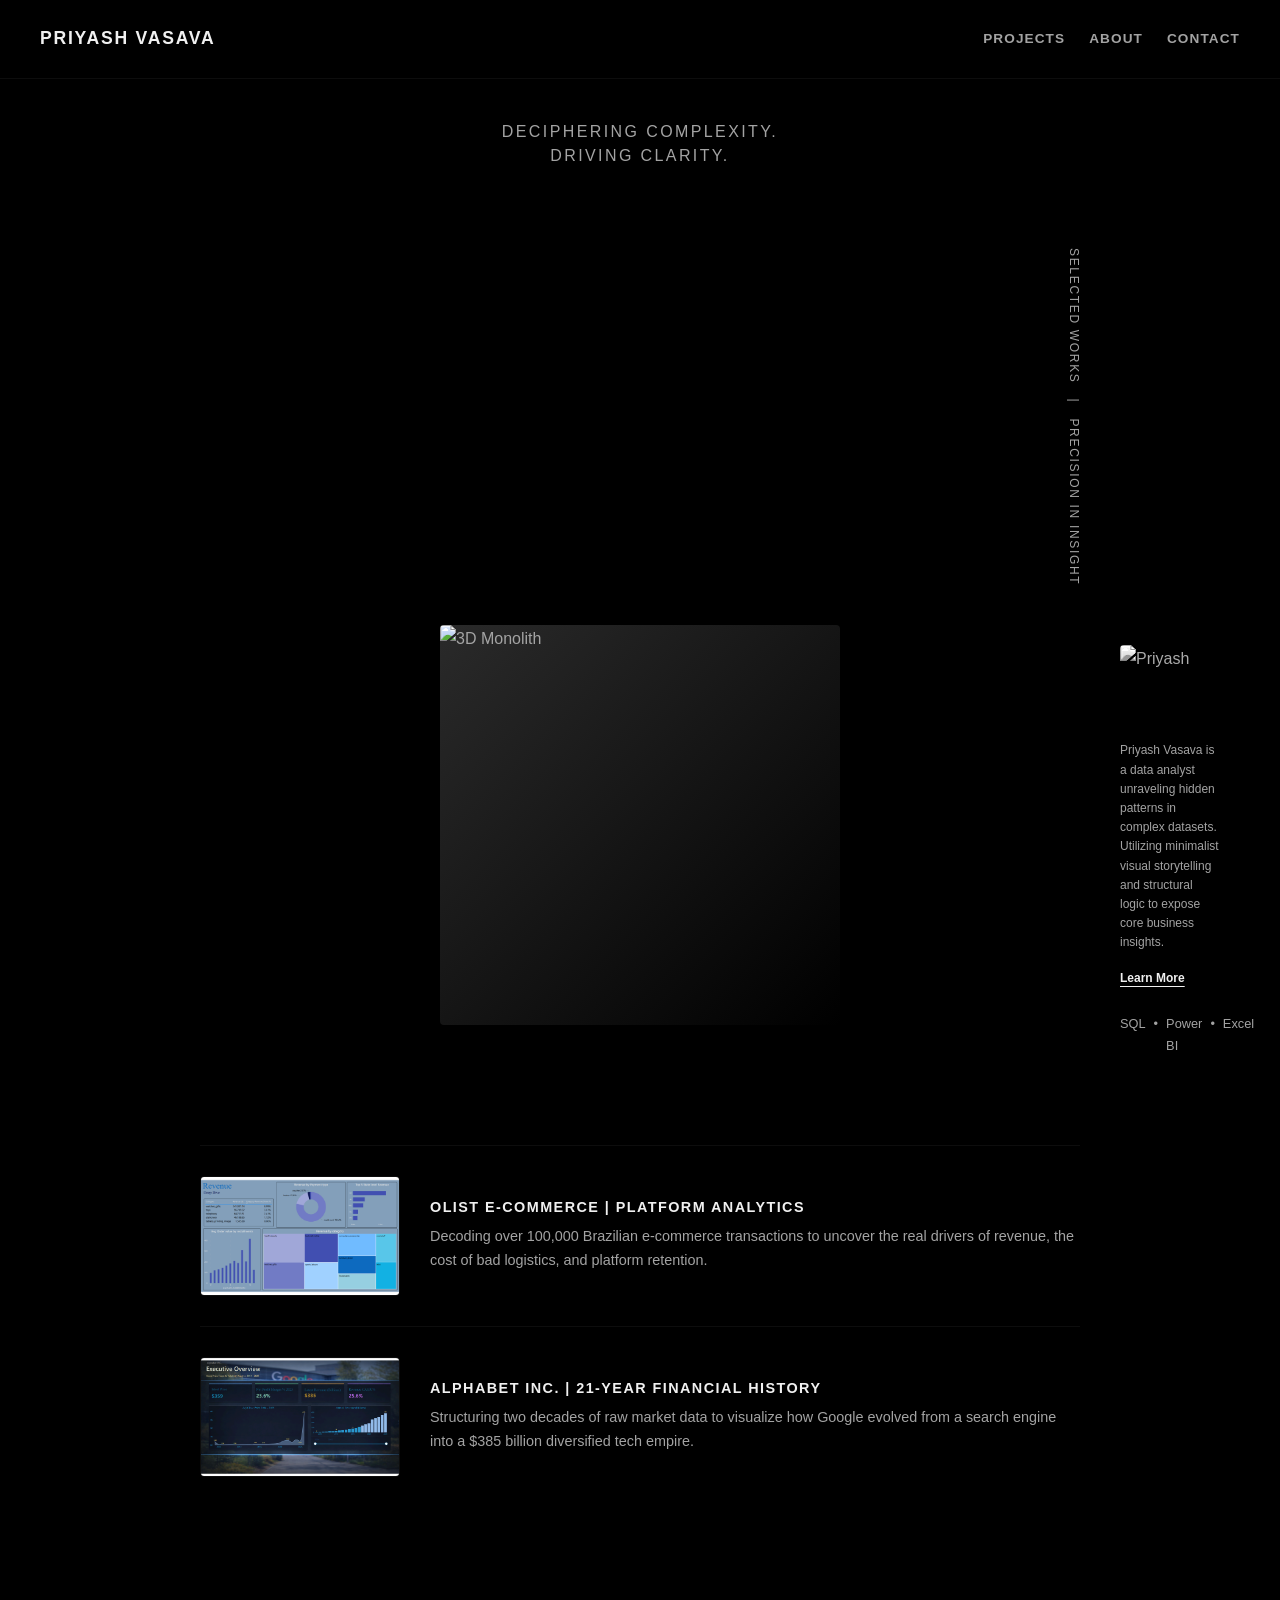
==== index.html @ a5a4da44 "Revise portfolio layout and update title Updated the title and improved the layout of the portfolio " ====
<!DOCTYPE html>
<html lang="en">
<head>
    <meta charset="UTF-8">
    <meta name="viewport" content="width=device-width, initial-scale=1.0">
    <title>Priyash Vasava | Data Analyst</title>
    <link rel="stylesheet" href="style.css">
    
    <style>
        /* Center text above the monolith */
        .hero-statement {
            grid-column: 2;
            text-align: center;
            margin-bottom: 40px;
        }
        
        .hero-statement h1 {
            font-size: 1rem;
            letter-spacing: 0.15em;
            color: var(--text-muted);
            font-weight: 500;
            line-height: 1.5;
        }

        /* The 3D Monolith Container */
        .monolith-container {
            grid-column: 2;
            display: flex;
            justify-content: center;
            align-items: center;
            margin-bottom: 80px;
        }

        .monolith-img {
            max-width: 400px;
            width: 100%;
            /* Fallback style in case you don't have a 3D image yet */
            background: linear-gradient(135deg, #2a2a2a 0%, #000000 100%);
            box-shadow: 0 40px 100px rgba(0,0,0,0.8);
            border-radius: 4px;
        }

        /* Right Sidebar Bio */
        .sidebar-bio {
            grid-column: 3;
            display: flex;
            flex-direction: column;
            gap: 16px;
            padding-top: 20px;
        }

        .sidebar-img {
            width: 80px;
            height: 80px;
            border-radius: 4px;
            object-fit: cover;
            filter: grayscale(100%) contrast(1.2);
        }

        .sidebar-bio p {
            font-size: 0.75rem;
            line-height: 1.6;
            color: var(--text-muted);
            margin: 0;
        }

        .sidebar-bio a {
            font-size: 0.75rem;
            font-weight: 700;
            text-decoration: underline;
            text-underline-offset: 4px;
            color: var(--text-main);
        }

        .sidebar-tools {
            display: flex;
            gap: 8px;
            font-size: 0.8rem;
            color: var(--text-muted);
            margin-top: 8px;
        }

        /* Compact Project List */
        .projects-container {
            grid-column: 2;
            display: flex;
            flex-direction: column;
        }

        .project-row {
            display: grid;
            grid-template-columns: 200px 1fr;
            gap: 30px;
            padding: 30px 0;
            border-top: 1px solid var(--border-subtle);
            align-items: center;
            transition: opacity 0.3s ease;
        }

        .project-row:hover {
            opacity: 0.7;
        }

        .project-row img {
            width: 100%;
            height: 120px;
            object-fit: cover;
            border-radius: 4px;
            border: 1px solid var(--border-subtle);
        }

        .project-info h2 {
            font-size: 0.9rem;
            letter-spacing: 0.1em;
            margin-bottom: 8px;
            text-transform: uppercase;
        }

        .project-info p {
            font-size: 0.9rem;
            margin: 0;
        }

        /* Mobile Adjustments */
        @media (max-width: 950px) {
            .project-row {
                grid-template-columns: 1fr;
                gap: 16px;
            }
            .sidebar-bio {
                grid-column: 1;
                align-items: center;
                text-align: center;
                border-top: 1px solid var(--border-subtle);
                margin-top: 40px;
            }
        }
    </style>
</head>
<body>

    <nav class="navbar">
        <a href="index.html" class="logo">Priyash Vasava</a>
        <div class="nav-links">
            <a href="#projects">Projects</a>
            <a href="who-am-i.html">About</a>
            <a href="#connect">Contact</a>
        </div>
    </nav>

    <div class="case-wrapper">
        
        <div class="hero-statement">
            <h1>DECIPHERING COMPLEXITY.<br>DRIVING CLARITY.</h1>
        </div>

        <div class="vertical-line">
            SELECTED WORKS &nbsp; | &nbsp; PRECISION IN INSIGHT
        </div>

        <div class="monolith-container">
            <img src="assets/black_cube_render.jpg" alt="3D Monolith" class="monolith-img" style="height: 400px; width: 400px;">
        </div>

        <div class="sidebar-bio">
            <img src="assets/portrait.jpg" alt="Priyash" class="sidebar-img">
            <p>
                Priyash Vasava is a data analyst unraveling hidden patterns in complex datasets. Utilizing minimalist visual storytelling and structural logic to expose core business insights.
            </p>
            <a href="who-am-i.html">Learn More</a>
            <div class="sidebar-tools">
                <span>SQL</span> • <span>Power BI</span> • <span>Excel</span>
            </div>
        </div>

        <div id="projects" class="projects-container">
            
            <a href="projects/olist/index.html" class="project-row">
                <img src="assets/olist Revenue dive.png" alt="Olist Project Thumbnail">
                <div class="project-info">
                    <h2>Olist E-Commerce | Platform Analytics</h2>
                    <p>Decoding over 100,000 Brazilian e-commerce transactions to uncover the real drivers of revenue, the cost of bad logistics, and platform retention.</p>
                </div>
            </a>

            <a href="projects/google-stock/index.html" class="project-row">
                <img src="assets/google_executive_summary.png" alt="Google Stock Project Thumbnail">
                <div class="project-info">
                    <h2>Alphabet Inc. | 21-Year Financial History</h2>
                    <p>Structuring two decades of raw market data to visualize how Google evolved from a search engine into a $385 billion diversified tech empire.</p>
                </div>
            </a>

        </div>

    </div>

</body>
</html>
---- style.css ----
/* --- Global Variables & Noir Palette --- */
:root {
    --bg-dark: #000000; /* Deepest black void */
    --bg-void: #0d0d0d; /* Subtle charcoal void for contrast */
    --bg-monolith: #141414; /* Monolithic object color */
    
    --text-main: #f0f0f0; /* Crisp white for headings */
    --text-muted: #a3a3a3; /* Muted grey for body paragraphs */
    
    --border-subtle: rgba(255, 255, 255, 0.05); /* Invisible compact border */
    
    --font-heading: 'Inter', sans-serif; /* Clean sans-serif like the image */
    --font-body: 'Inter', sans-serif; 
}

/* --- Clean Up & Reset --- */
* {
    margin: 0;
    padding: 0;
    box-sizing: border-box;
}

body {
    background: var(--bg-dark);
    color: var(--text-muted);
    font-family: var(--font-body);
    font-size: 1rem;
    line-height: 1.7;
    overflow-x: hidden;
}

h1, h2, h3, h4 {
    font-family: var(--font-heading);
    font-weight: 700;
    text-transform: uppercase; /* The large centered headers */
    letter-spacing: 0.08em;
    color: var(--text-main);
    line-height: 1.1;
}

p {
    margin-bottom: 1rem;
}

strong {
    color: var(--text-main);
}

a {
    text-decoration: none;
    color: inherit;
    transition: 0.3s ease;
}

/* --- The Fade-on-Scroll Effect (Preserved) --- */
.animate {
    transition: opacity 0.5s ease-out, transform 0.5s ease-out;
}

.animate.is-visible {
    opacity: 1 !important;
    transform: translateY(0) !important;
}

/* --- Navigation Bar (Compact & Symmetrical) --- */
.navbar {
    position: fixed;
    top: 0;
    width: 100%;
    padding: 24px 40px;
    display: flex;
    justify-content: space-between;
    align-items: center;
    background: rgba(0,0,0,0.8);
    backdrop-filter: blur(5px);
    z-index: 1000;
    border-bottom: 1px solid var(--border-subtle);
}

.navbar .logo {
    font-family: var(--font-heading);
    font-weight: 700;
    text-transform: uppercase;
    color: var(--text-main);
    letter-spacing: 0.1em;
    font-size: 1.1rem;
}

.navbar .nav-links {
    display: flex;
    gap: 24px;
}

.navbar .nav-links a {
    font-family: var(--font-heading);
    font-weight: 600;
    text-transform: uppercase;
    font-size: 0.85rem;
    letter-spacing: 0.08em;
    color: var(--text-muted);
}

.navbar .nav-links a:hover {
    color: var(--text-main);
}

/* --- The Main Central Container (The Void) --- */
.case-wrapper, .story-wrapper {
    max-width: 1200px; /* A little wider for columns */
    margin: 0 auto;
    padding: 120px 20px 200px 20px; /* Compact top/bottom padding */
    display: grid;
    grid-template-columns: 100px 1fr 100px; /* Define vertical columns flanking text */
    gap: 40px;
    align-items: flex-start;
}

.case-wrapper > *, .story-wrapper > * {
    grid-column: 2; /* Content goes into the middle column by default */
}

/* --- Symmetrical Flanking Elements ("Selected Works", "About") --- */
.vertical-line {
    font-family: var(--font-heading);
    writing-mode: vertical-rl;
    text-transform: uppercase;
    color: var(--text-muted);
    font-size: 0.75rem;
    letter-spacing: 0.14em;
    line-height: 1;
    position: sticky;
    top: 150px;
    height: fit-content;
}

/* Make sure the main headers are centered and massive on scroll */
.animate.intro-heading.fade-on-scroll {
    grid-column: 2;
    text-align: center;
}

/* --- Monolithic Project Columns (Adapting all pages) --- */
.case-hero, .page-title, .section-block {
    text-align: center;
    margin-bottom: 80px;
}

.animate.case-hero, .animate.page-title {
    opacity: 0.15; /* Start dimmed */
}

/* "The Goal" style as a massive central monolith image-block-with-text */
.central-monolith-block {
    grid-column: 2;
    background: var(--bg-monolith);
    padding: 100px 60px;
    border-radius: 8px; /* Subtle architectural corners */
    text-align: center;
    border: 1px solid var(--border-subtle);
    box-shadow: 0 40px 100px rgba(0,0,0,0.6);
}

/* --- Project Cards (Redesigned Site-wide as Compact Monoliths) --- */
.section-divider {
    grid-column: 2;
    border: none;
    border-top: 1px solid var(--border-subtle);
    margin: 60px 0;
}

.section-block h2 {
    font-size: clamp(2.5rem, 4vw, 3.5rem);
    font-weight: 700;
    margin-bottom: 40px;
    text-align: center;
}

.section-block p {
    font-size: 1.15rem;
    margin-bottom: 32px;
    max-width: 780px;
    margin-left: auto;
    margin-right: auto;
}

/* Re-layout Dashboard blocks to be clean vertical columns flanking images */
.section-block > *:not(.dashboard-img) {
    grid-column: 2;
}

.section-block .dashboard-img {
    grid-column: 2;
    width: 100%;
    border-radius: 12px;
    border: 1px solid var(--border-subtle);
    box-shadow: 0 40px 100px rgba(0,0,0,0.6);
    margin: 40px 0;
    display: block;
}

/* --- Key Findings (Redesign into a stunning vertical column of compact bands) --- */
.findings-grid {
    grid-column: 2;
    display: grid;
    grid-template-columns: 1fr; /* Single compact column */
    gap: 16px; /* Super compact gap */
}

.finding-card {
    background: var(--bg-void);
    border: 1px solid var(--border-subtle);
    border-radius: 8px;
    padding: 24px 20px;
    transition: transform 0.2s, border-color 0.2s;
    text-align: left;
    display: grid;
    grid-template-columns: auto 1fr; /* Number on left, text on right */
    gap: 16px;
    align-items: flex-start;
}

.finding-card:hover {
    transform: translateY(-2px);
    border-color: var(--text-muted); /* Dark subtle hover effect */
}

.finding-card .finding-number {
    font-family: var(--font-heading);
    font-weight: 700;
    font-size: 0.75rem;
    color: var(--text-muted);
    text-transform: uppercase;
    letter-spacing: 0.12em;
    padding-top: 4px;
}

.finding-card h3 {
    grid-column: 2;
    font-size: 1.05rem;
    text-transform: none; /* Keep natural reading style */
    letter-spacing: normal;
    font-family: var(--font-body); /* Body font for findings h3 */
    margin-bottom: 6px;
}

.finding-card p {
    grid-column: 2;
    font-size: 0.95rem;
    line-height: 1.6;
    color: var(--text-muted);
}

/* --- Methodology Steps (Minimalist Lines) --- */
.method-steps {
    grid-column: 2;
    display: flex;
    flex-direction: column;
}

.method-step {
    display: grid;
    grid-template-columns: 36px 1fr;
    gap: 24px;
    padding: 30px 0;
    border-bottom: 1px solid var(--border-subtle);
}

.step-num {
    font-family: var(--font-heading);
    font-weight: 700;
    font-size: 0.75rem;
    color: var(--text-muted);
    letter-spacing: 0.1em;
    padding-top: 4px;
    text-align: center;
}

.step-content h4 {
    font-size: 1rem;
    text-transform: none; /* Keep natural reading */
    font-family: var(--font-body);
}

/* --- "Who Am I?" Page Adaptation (The Bio and Skill layout from image) --- */
.story-grid {
    grid-column: 2;
    display: grid;
    grid-template-columns: 1fr 1fr; /* Image left, text columns right */
    gap: 60px;
    align-items: flex-start;
}

/* LEFT SIDE: Image is not sticky, but part of a clean column */
.image-column {
    grid-column: 1;
    position: sticky;
    top: 150px;
    height: fit-content;
}

#scrollImage {
    width: 100%;
    border-radius: 12px;
    object-fit: cover;
    border: 1px solid var(--border-subtle);
    box-shadow: 0 40px 100px rgba(0,0,0,0.6);
}

/* RIGHT SIDE: Compact bio text column from image_0.png */
.text-column {
    grid-column: 2;
    display: flex;
    flex-direction: column;
}

/* Ensure fade-on-scroll elements start dimmed in this design */
.fade-on-scroll {
    opacity: 0.15;
    transition: opacity 0.3s ease-out, transform 0.3s ease-out;
}

.tools-section {
    margin-top: 40px;
}

.tools-eyebrow {
    font-family: var(--font-heading);
    font-weight: 600;
    text-transform: uppercase;
    font-size: 0.78rem;
    color: var(--text-muted);
    letter-spacing: 0.14em;
    margin-bottom: 16px;
}

.slide-tags {
    display: flex;
    flex-wrap: wrap;
    gap: 8px;
}

.slide-tags span {
    padding: 6px 12px;
    background: var(--bg-void);
    border: 1px solid var(--border-subtle);
    border-radius: 6px;
    font-size: 0.85rem;
    color: var(--text-main);
}

/* Add flanking vertical lines to the bio on the sides */
.story-wrapper .vertical-line:nth-child(1) { grid-column: 1; grid-row: 2 / span 2; }
.story-wrapper .vertical-line:nth-child(3) { grid-column: 3; grid-row: 2 / span 2; }

/* --- Action Buttons (Minimalist Lines and Compact) --- */
.case-hero .action-buttons, .section-block .action-buttons {
    display: flex;
    justify-content: center;
    gap: 16px;
    margin-top: 40px;
}

.case-hero a, .section-block a:not(.logo):not(.back-link) {
    font-family: var(--font-heading);
    font-weight: 600;
    text-transform: uppercase;
    font-size: 0.85rem;
    letter-spacing: 0.08em;
    padding: 10px 20px;
    border-radius: 6px;
    transition: transform 0.2s, border-color 0.2s, color 0.2s;
    background: var(--bg-void);
    color: var(--text-main);
    border: 1px solid var(--border-subtle);
}

/* Keep the primary color subtly in hover lines but make the overall look monochrome */
.case-hero a:hover, .section-block a:not(.logo):not(.back-link):hover {
    transform: translateY(-2px);
    border-color: var(--text-muted); /* Noir hover effect */
}

/* --- Back Link (Minimalist) --- */
.back-link {
    grid-column: 2;
    text-align: center;
    margin-top: 60px;
}

.back-link a {
    font-family: var(--font-heading);
    font-weight: 500;
    font-size: 0.85rem;
    color: var(--text-muted);
    text-decoration: none;
    border-bottom: 1px solid var(--text-muted);
    padding-bottom: 2px;
}

.back-link a:hover {
    color: var(--text-main);
    border-color: var(--text-main);
}

/* --- Responsive Adaptations (Compact & Stunning) --- */
@media (max-width: 950px) {
    .case-wrapper, .story-wrapper {
        grid-template-columns: 1fr; /* Single column on mobile */
        padding-top: 100px;
    }

    .case-wrapper > *, .story-wrapper > * {
        grid-column: 1;
    }

    .vertical-line {
        display: none; /* Hide vertical lines on small screens */
    }

    .case-hero, .page-title, .section-block {
        margin-bottom: 50px;
    }

    .case-hero a, .section-block a:not(.logo):not(.back-link) {
        font-size: 0.8rem;
    }

    .finding-card, .method-step {
        grid-template-columns: 1fr;
        text-align: left;
    }

    /* "Who Am I?" adaptation */
    .story-grid {
        grid-template-columns: 1fr;
        gap: 30px;
    }

    .image-column {
        position: relative;
        top: 0;
        grid-column: 1;
        grid-row: 1;
        width: 100%;
        max-width: 400px;
        margin-left: auto;
        margin-right: auto;
    }

    .text-column {
        grid-column: 1;
        grid-row: 2;
    }

    .navbar {
        padding: 16px;
    }
}
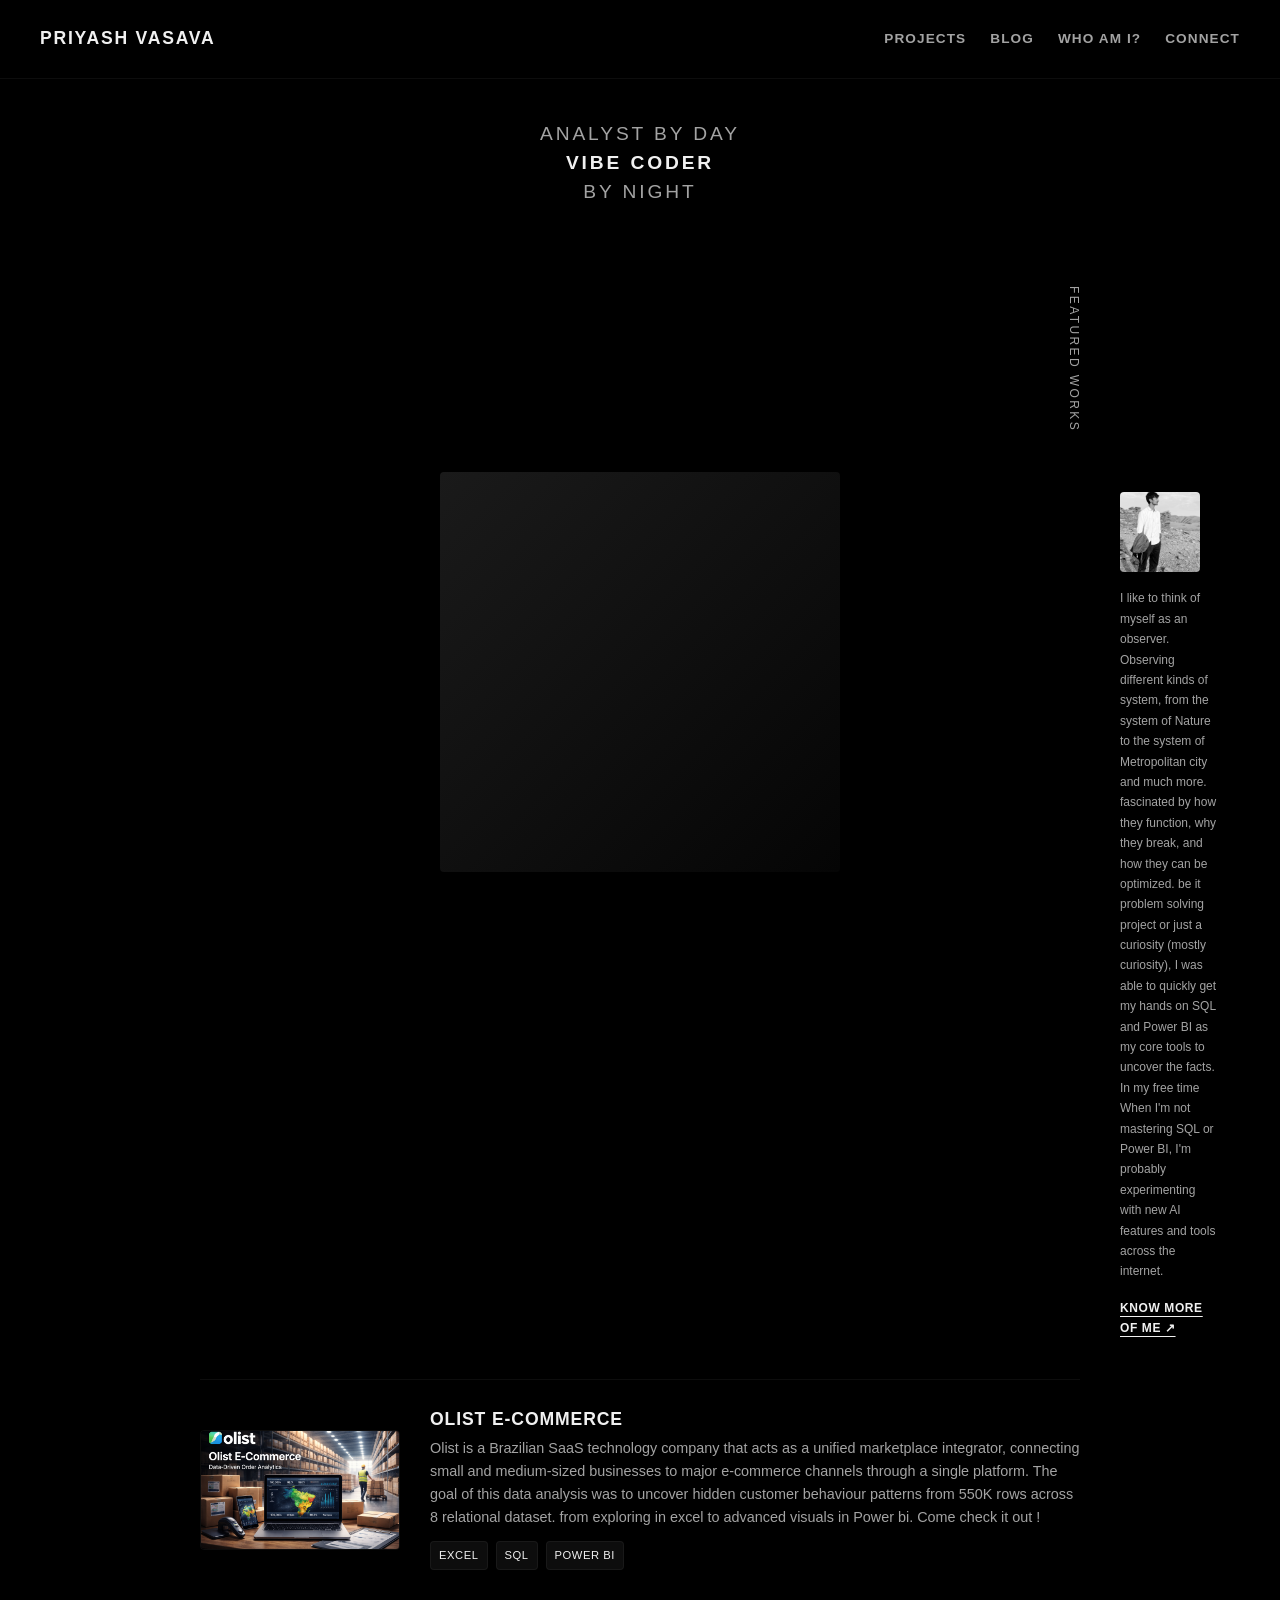
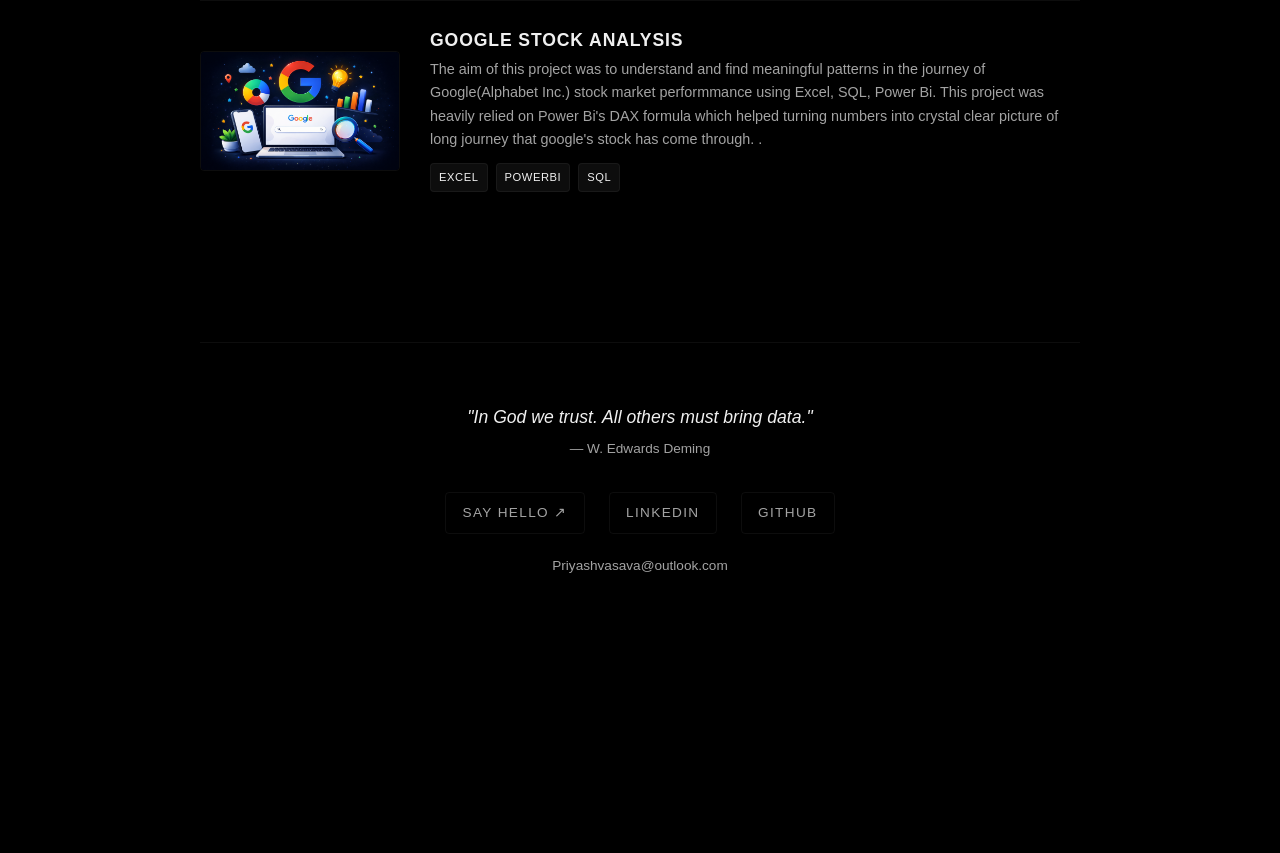
==== commit 85c3ce85: "Update title and enhance content in index.html" ====
--- a/index.html
+++ b/index.html
@@ -3,7 +3,7 @@
 <head>
     <meta charset="UTF-8">
     <meta name="viewport" content="width=device-width, initial-scale=1.0">
-    <title>Priyash Vasava | Data Analyst</title>
+    <title>Portfolio | Priyash Vasava</title>
     <link rel="stylesheet" href="style.css">
     
     <style>
@@ -15,11 +15,17 @@
         }
         
         .hero-statement h1 {
-            font-size: 1rem;
+            font-size: 1.2rem;
             letter-spacing: 0.15em;
             color: var(--text-muted);
             font-weight: 500;
             line-height: 1.5;
+            text-transform: uppercase;
+        }
+
+        .hero-statement span {
+            color: var(--text-main);
+            font-weight: 700;
         }
 
         /* The 3D Monolith Container */
@@ -34,8 +40,8 @@
         .monolith-img {
             max-width: 400px;
             width: 100%;
-            /* Fallback style in case you don't have a 3D image yet */
-            background: linear-gradient(135deg, #2a2a2a 0%, #000000 100%);
+            /* Fallback sleek dark gradient block */
+            background: linear-gradient(135deg, #1a1a1a 0%, #050505 100%);
             box-shadow: 0 40px 100px rgba(0,0,0,0.8);
             border-radius: 4px;
         }
@@ -58,8 +64,8 @@
         }
 
         .sidebar-bio p {
-            font-size: 0.75rem;
-            line-height: 1.6;
+            font-size: 0.75rem; /* Slightly smaller to fit the full observer bio cleanly */
+            line-height: 1.7;
             color: var(--text-muted);
             margin: 0;
         }
@@ -70,14 +76,8 @@
             text-decoration: underline;
             text-underline-offset: 4px;
             color: var(--text-main);
-        }
-
-        .sidebar-tools {
-            display: flex;
-            gap: 8px;
-            font-size: 0.8rem;
-            color: var(--text-muted);
-            margin-top: 8px;
+            text-transform: uppercase;
+            letter-spacing: 0.05em;
         }
 
         /* Compact Project List */
@@ -85,6 +85,7 @@
             grid-column: 2;
             display: flex;
             flex-direction: column;
+            margin-bottom: 80px;
         }
 
         .project-row {
@@ -110,15 +111,66 @@
         }
 
         .project-info h2 {
-            font-size: 0.9rem;
-            letter-spacing: 0.1em;
+            font-size: 1.1rem;
+            letter-spacing: 0.05em;
             margin-bottom: 8px;
-            text-transform: uppercase;
+            color: var(--text-main);
         }
 
         .project-info p {
             font-size: 0.9rem;
-            margin: 0;
+            color: var(--text-muted);
+            margin-bottom: 12px;
+            line-height: 1.6;
+        }
+
+        .slide-tags {
+            display: flex;
+            gap: 8px;
+        }
+
+        .slide-tags span {
+            font-size: 0.7rem;
+            color: var(--text-main);
+            background: var(--bg-void);
+            padding: 4px 8px;
+            border: 1px solid var(--border-subtle);
+            border-radius: 4px;
+            text-transform: uppercase;
+            letter-spacing: 0.05em;
+        }
+
+        /* Connect Section */
+        .connect-section {
+            grid-column: 2;
+            text-align: center;
+            padding: 60px 0;
+            border-top: 1px solid var(--border-subtle);
+        }
+
+        .connect-section blockquote {
+            font-size: 1.1rem;
+            color: var(--text-main);
+            font-style: italic;
+            margin-bottom: 30px;
+        }
+
+        .connect-links a {
+            display: inline-block;
+            margin: 0 10px;
+            font-size: 0.85rem;
+            text-transform: uppercase;
+            letter-spacing: 0.1em;
+            color: var(--text-muted);
+            border: 1px solid var(--border-subtle);
+            padding: 8px 16px;
+            border-radius: 4px;
+            transition: 0.3s;
+        }
+
+        .connect-links a:hover {
+            color: var(--text-main);
+            border-color: var(--text-muted);
         }
 
         /* Mobile Adjustments */
@@ -133,6 +185,7 @@
                 text-align: center;
                 border-top: 1px solid var(--border-subtle);
                 margin-top: 40px;
+                padding-top: 40px;
             }
         }
     </style>
@@ -140,59 +193,82 @@
 <body>
 
     <nav class="navbar">
-        <a href="index.html" class="logo">Priyash Vasava</a>
+        <a href="/" class="logo">Priyash Vasava</a>
         <div class="nav-links">
             <a href="#projects">Projects</a>
-            <a href="who-am-i.html">About</a>
-            <a href="#connect">Contact</a>
+            <a href="blog.html">Blog</a>
+            <a href="who-am-i.html">Who Am I?</a>
+            <a href="#connect">Connect</a>
         </div>
     </nav>
 
     <div class="case-wrapper">
         
         <div class="hero-statement">
-            <h1>DECIPHERING COMPLEXITY.<br>DRIVING CLARITY.</h1>
-        </div>
-
-        <div class="vertical-line">
-            SELECTED WORKS &nbsp; | &nbsp; PRECISION IN INSIGHT
+            <h1>Analyst by day<br><span>Vibe coder</span><br>by night</h1>
+        </div>
+
+        <div class="vertical-line" style="letter-spacing: 0.2em;">
+            FEATURED WORKS
         </div>
 
         <div class="monolith-container">
-            <img src="assets/black_cube_render.jpg" alt="3D Monolith" class="monolith-img" style="height: 400px; width: 400px;">
+            <div class="monolith-img" style="height: 400px; width: 400px; margin: 0 auto;"></div>
         </div>
 
         <div class="sidebar-bio">
-            <img src="assets/portrait.jpg" alt="Priyash" class="sidebar-img">
+            <img src="assets/user-portrait.jpg" alt="Priyash" class="sidebar-img">
             <p>
-                Priyash Vasava is a data analyst unraveling hidden patterns in complex datasets. Utilizing minimalist visual storytelling and structural logic to expose core business insights.
+                I like to think of myself as an observer. Observing different kinds of system, from the system of Nature to the system of Metropolitan city and much more. fascinated by how they function, why they break, and how they can be optimized. be it problem solving project or just a curiosity (mostly curiosity), I was able to quickly get my hands on SQL and Power BI as my core tools to uncover the facts. In my free time When I'm not mastering SQL or Power BI, I'm probably experimenting with new AI features and tools across the internet.
             </p>
-            <a href="who-am-i.html">Learn More</a>
-            <div class="sidebar-tools">
-                <span>SQL</span> • <span>Power BI</span> • <span>Excel</span>
-            </div>
+            <a href="who-am-i.html">Know more of me ↗</a>
         </div>
 
         <div id="projects" class="projects-container">
             
             <a href="projects/olist/index.html" class="project-row">
-                <img src="assets/olist Revenue dive.png" alt="Olist Project Thumbnail">
+                <img src="assets/olist-cover.png" alt="Olist Project Cover">
                 <div class="project-info">
-                    <h2>Olist E-Commerce | Platform Analytics</h2>
-                    <p>Decoding over 100,000 Brazilian e-commerce transactions to uncover the real drivers of revenue, the cost of bad logistics, and platform retention.</p>
+                    <h2>Olist E-Commerce</h2>
+                    <p>Olist is a Brazilian SaaS technology company that acts as a unified marketplace integrator, connecting small and medium-sized businesses to major e-commerce channels through a single platform. The goal of this data analysis was to uncover hidden customer behaviour patterns from 550K rows across 8 relational dataset. from exploring in excel to advanced visuals in Power bi. Come check it out !</p>
+                    <div class="slide-tags">
+                        <span>Excel</span>
+                        <span>SQL</span>
+                        <span>Power BI</span>
+                    </div>
                 </div>
             </a>
 
             <a href="projects/google-stock/index.html" class="project-row">
-                <img src="assets/google_executive_summary.png" alt="Google Stock Project Thumbnail">
+                <img src="assets/google-cover.png" alt="Google Stock Cover">
                 <div class="project-info">
-                    <h2>Alphabet Inc. | 21-Year Financial History</h2>
-                    <p>Structuring two decades of raw market data to visualize how Google evolved from a search engine into a $385 billion diversified tech empire.</p>
+                    <h2>Google Stock Analysis</h2>
+                    <p>The aim of this project was to understand and find meaningful patterns in the journey of Google(Alphabet Inc.) stock market performmance using Excel, SQL, Power Bi. This project was heavily relied on Power Bi's DAX formula which helped turning numbers into crystal clear picture of long journey that google's stock has come through. .</p>
+                    <div class="slide-tags">
+                        <span>Excel</span>
+                        <span>PowerBi</span>
+                        <span>SQL</span>
+                    </div>
                 </div>
             </a>
 
         </div>
 
+        <div id="connect" class="connect-section">
+            <blockquote>
+                "In God we trust. All others must bring data."<br>
+                <span style="font-family: 'Inter', sans-serif; font-size: 0.85rem; font-style: normal; color: var(--text-muted);">— W. Edwards Deming</span>
+            </blockquote>
+            <div class="connect-links">
+                <a href="mailto:Priyashvasava@outlook.com">Say Hello ↗</a>
+                <a href="https://www.linkedin.com/in/priyashvasava" target="_blank">LinkedIn</a>
+                <a href="https://github.com/priyashh" target="_blank">GitHub</a>
+            </div>
+            <p style="font-size: 0.85rem; color: var(--text-muted); margin-top: 20px;">
+                Priyashvasava@outlook.com
+            </p>
+        </div>
+
     </div>
 
 </body>
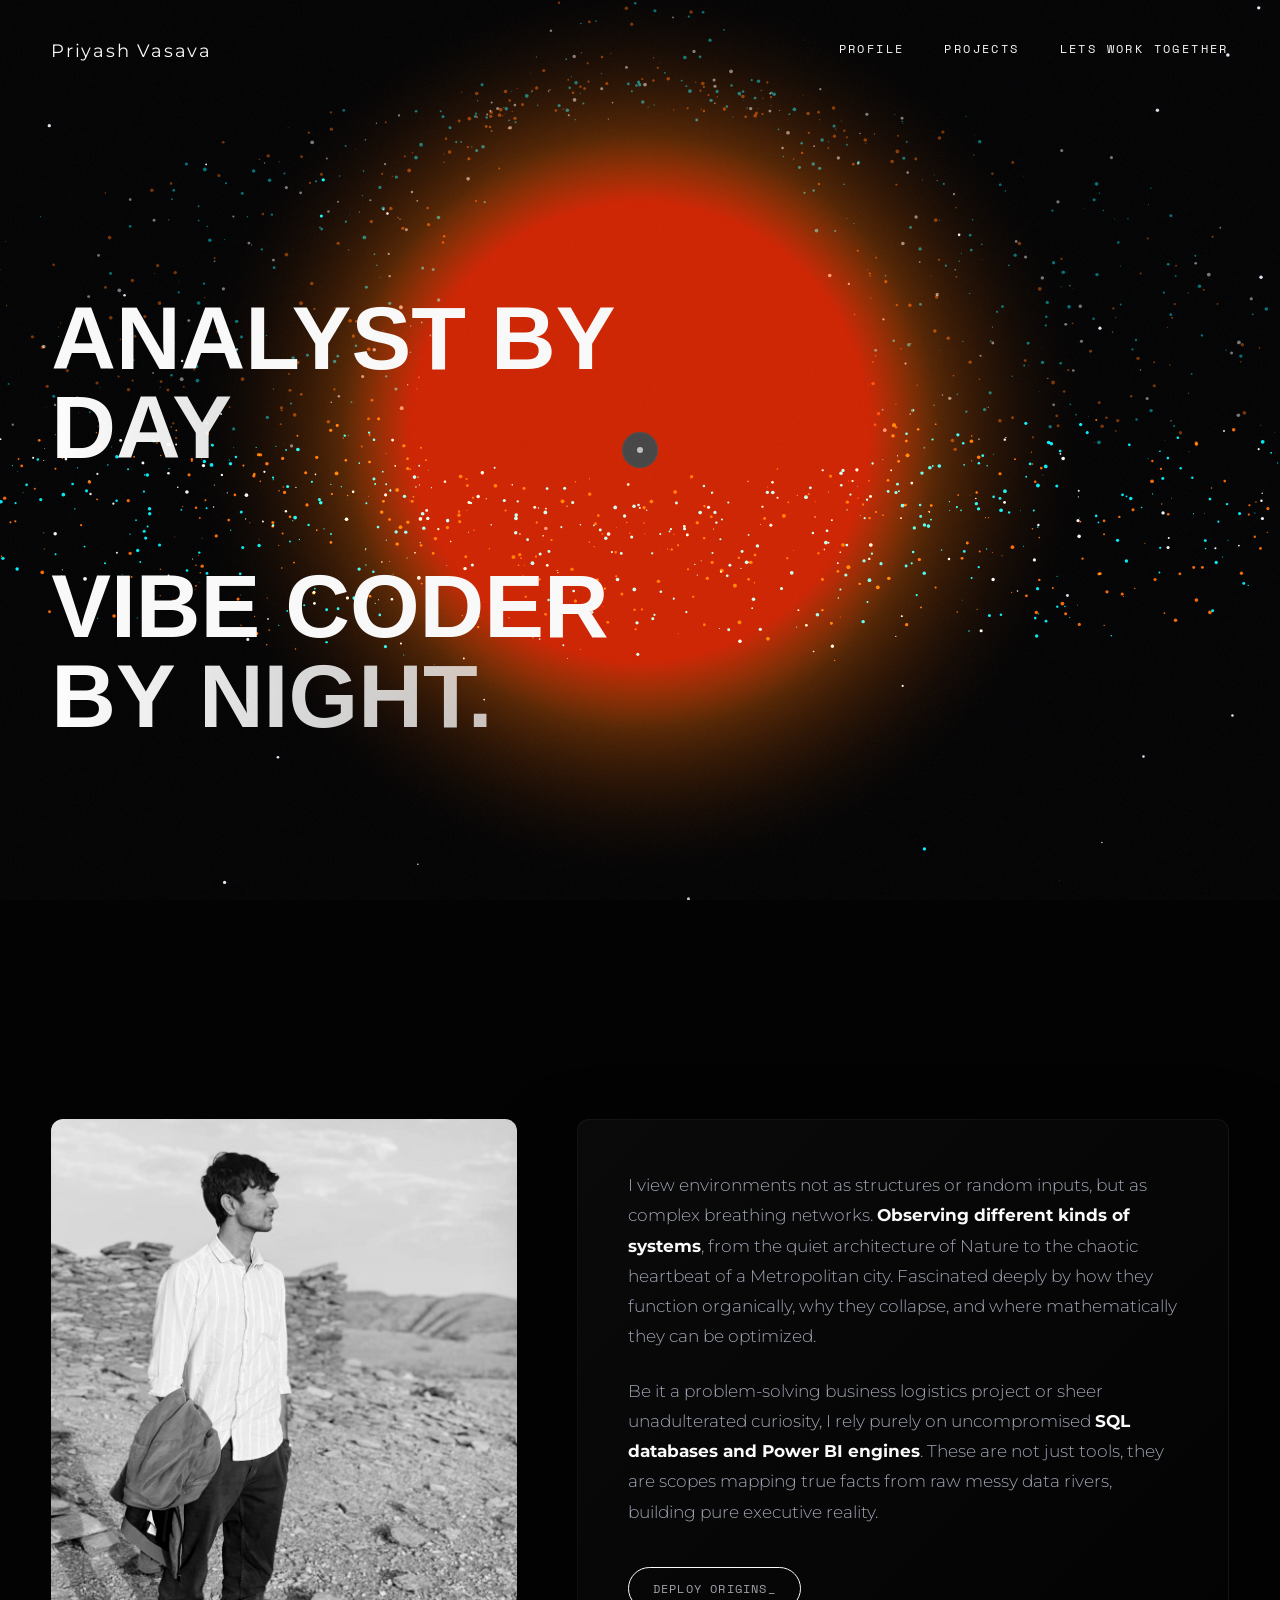
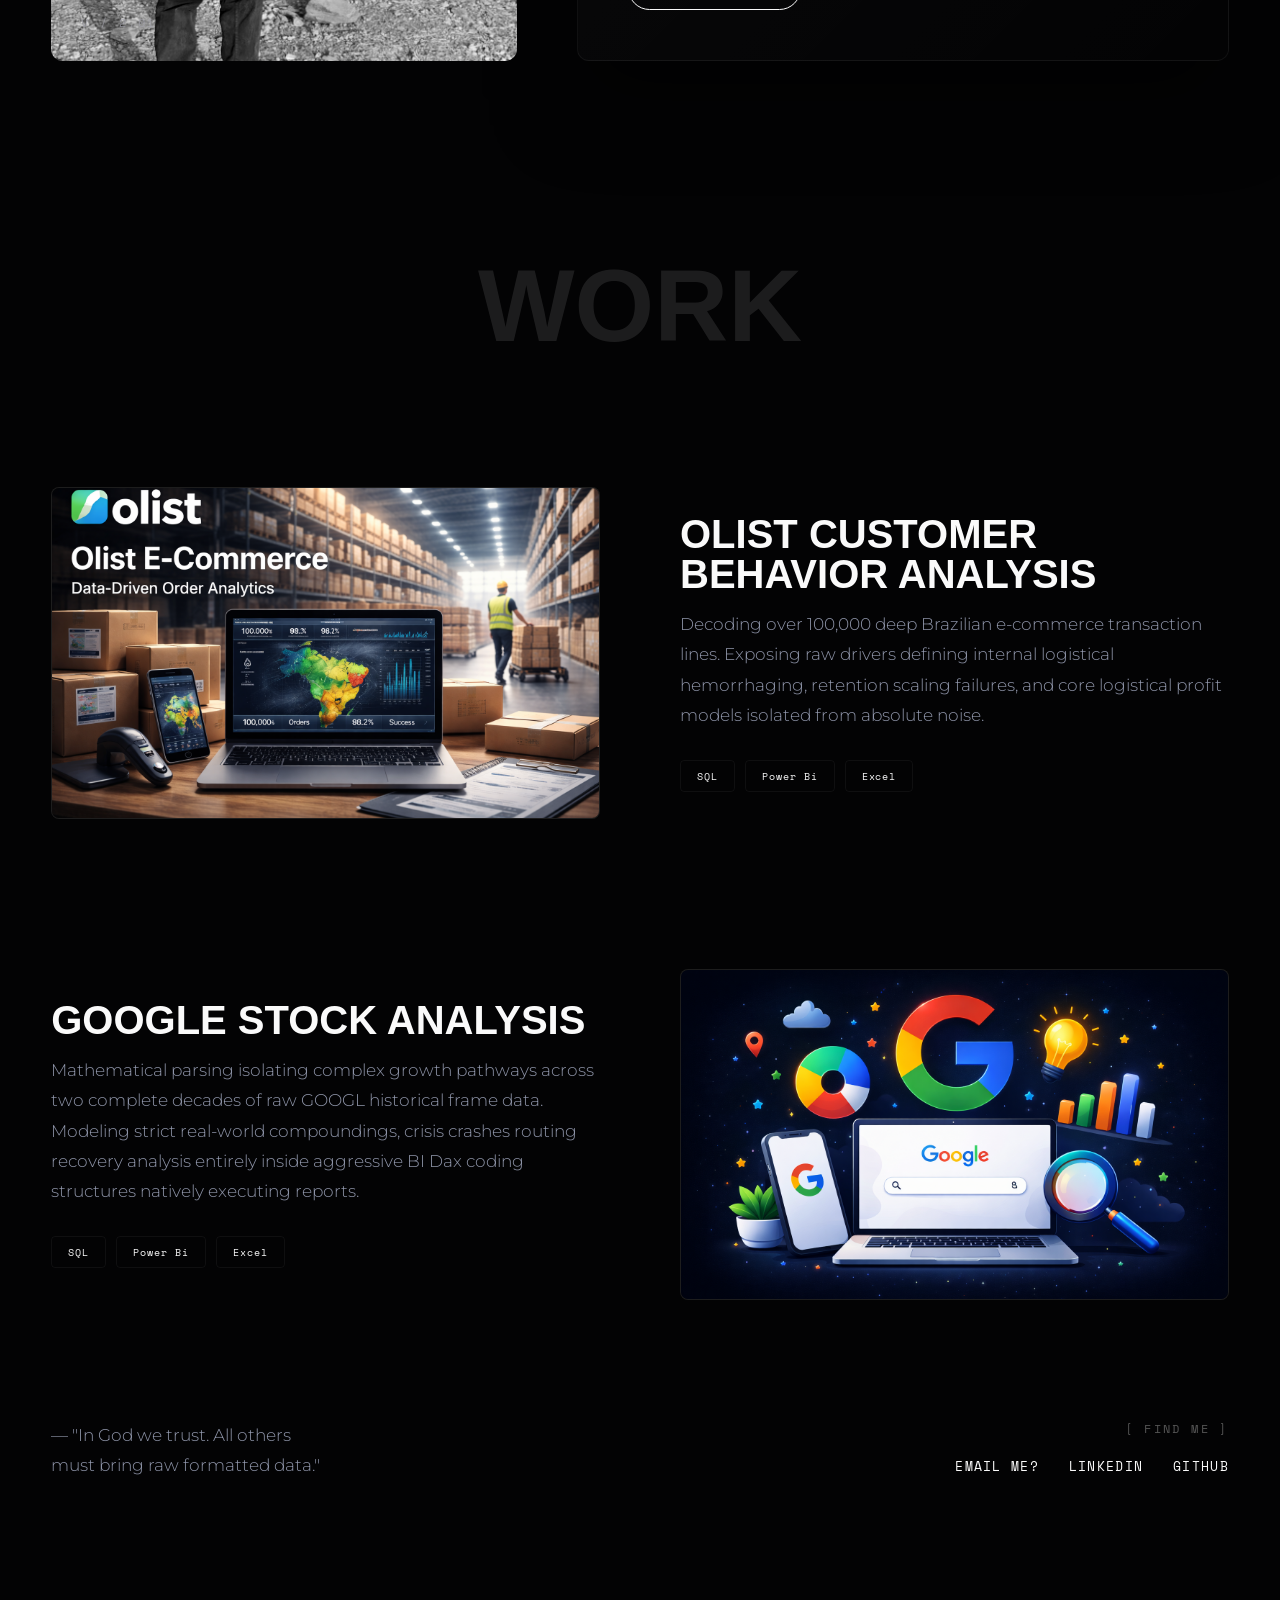
==== commit b681f982: "Update the word 'Hello' to 'Goodbye'" ====
--- a/index.html
+++ b/index.html
@@ -3,273 +3,408 @@
 <head>
     <meta charset="UTF-8">
     <meta name="viewport" content="width=device-width, initial-scale=1.0">
-    <title>Portfolio | Priyash Vasava</title>
-    <link rel="stylesheet" href="style.css">
+    <title>Priyash Vasava | Deep Data Architect</title>
+    
+    <!-- Premium Font Stack -->
+    <link rel="preconnect" href="https://fonts.googleapis.com">
+    <link rel="preconnect" href="https://fonts.gstatic.com" crossorigin>
+    <link href="https://fonts.googleapis.com/css2?family=Space+Mono:ital,wght@0,400;0,700;1,400&family=Montserrat:wght@200;400;700;900&family=Syncopate:wght@400;700&display=swap" rel="stylesheet">
     
     <style>
-        /* Center text above the monolith */
-        .hero-statement {
-            grid-column: 2;
-            text-align: center;
-            margin-bottom: 40px;
-        }
-        
-        .hero-statement h1 {
-            font-size: 1.2rem;
-            letter-spacing: 0.15em;
-            color: var(--text-muted);
-            font-weight: 500;
-            line-height: 1.5;
-            text-transform: uppercase;
-        }
-
-        .hero-statement span {
-            color: var(--text-main);
-            font-weight: 700;
-        }
-
-        /* The 3D Monolith Container */
-        .monolith-container {
-            grid-column: 2;
-            display: flex;
-            justify-content: center;
-            align-items: center;
-            margin-bottom: 80px;
-        }
-
-        .monolith-img {
-            max-width: 400px;
-            width: 100%;
-            /* Fallback sleek dark gradient block */
-            background: linear-gradient(135deg, #1a1a1a 0%, #050505 100%);
-            box-shadow: 0 40px 100px rgba(0,0,0,0.8);
-            border-radius: 4px;
-        }
-
-        /* Right Sidebar Bio */
-        .sidebar-bio {
-            grid-column: 3;
-            display: flex;
-            flex-direction: column;
-            gap: 16px;
-            padding-top: 20px;
-        }
-
-        .sidebar-img {
-            width: 80px;
-            height: 80px;
-            border-radius: 4px;
-            object-fit: cover;
-            filter: grayscale(100%) contrast(1.2);
-        }
-
-        .sidebar-bio p {
-            font-size: 0.75rem; /* Slightly smaller to fit the full observer bio cleanly */
-            line-height: 1.7;
-            color: var(--text-muted);
-            margin: 0;
-        }
-
-        .sidebar-bio a {
-            font-size: 0.75rem;
-            font-weight: 700;
-            text-decoration: underline;
-            text-underline-offset: 4px;
-            color: var(--text-main);
-            text-transform: uppercase;
-            letter-spacing: 0.05em;
-        }
-
-        /* Compact Project List */
-        .projects-container {
-            grid-column: 2;
-            display: flex;
-            flex-direction: column;
-            margin-bottom: 80px;
-        }
-
-        .project-row {
-            display: grid;
-            grid-template-columns: 200px 1fr;
-            gap: 30px;
-            padding: 30px 0;
-            border-top: 1px solid var(--border-subtle);
-            align-items: center;
-            transition: opacity 0.3s ease;
-        }
-
-        .project-row:hover {
-            opacity: 0.7;
-        }
-
-        .project-row img {
-            width: 100%;
-            height: 120px;
-            object-fit: cover;
-            border-radius: 4px;
-            border: 1px solid var(--border-subtle);
-        }
-
-        .project-info h2 {
-            font-size: 1.1rem;
-            letter-spacing: 0.05em;
-            margin-bottom: 8px;
-            color: var(--text-main);
-        }
-
-        .project-info p {
-            font-size: 0.9rem;
-            color: var(--text-muted);
-            margin-bottom: 12px;
-            line-height: 1.6;
-        }
-
-        .slide-tags {
-            display: flex;
-            gap: 8px;
-        }
-
-        .slide-tags span {
-            font-size: 0.7rem;
-            color: var(--text-main);
-            background: var(--bg-void);
-            padding: 4px 8px;
-            border: 1px solid var(--border-subtle);
-            border-radius: 4px;
-            text-transform: uppercase;
-            letter-spacing: 0.05em;
-        }
-
-        /* Connect Section */
-        .connect-section {
-            grid-column: 2;
-            text-align: center;
-            padding: 60px 0;
-            border-top: 1px solid var(--border-subtle);
-        }
-
-        .connect-section blockquote {
-            font-size: 1.1rem;
-            color: var(--text-main);
-            font-style: italic;
-            margin-bottom: 30px;
-        }
-
-        .connect-links a {
-            display: inline-block;
-            margin: 0 10px;
-            font-size: 0.85rem;
-            text-transform: uppercase;
-            letter-spacing: 0.1em;
-            color: var(--text-muted);
-            border: 1px solid var(--border-subtle);
-            padding: 8px 16px;
-            border-radius: 4px;
-            transition: 0.3s;
-        }
-
-        .connect-links a:hover {
-            color: var(--text-main);
-            border-color: var(--text-muted);
-        }
-
-        /* Mobile Adjustments */
-        @media (max-width: 950px) {
-            .project-row {
-                grid-template-columns: 1fr;
-                gap: 16px;
-            }
-            .sidebar-bio {
-                grid-column: 1;
-                align-items: center;
-                text-align: center;
-                border-top: 1px solid var(--border-subtle);
-                margin-top: 40px;
-                padding-top: 40px;
-            }
+        /* =========================================================
+           1. MODERN AWADOCORE SETUP
+           ========================================================= */
+        :root {
+            --blk: #030304;          --wht: #FAFAFA;
+            --accent1: #ff6a00;      /* Plasma Orange */
+            --accent2: #00f3ff;      /* Deep Cyan */
+            --glass-bg: rgba(255, 255, 255, 0.02);
+            --glass-br: rgba(255, 255, 255, 0.05);
+            --bez: cubic-bezier(0.16, 1, 0.3, 1);
+        }
+        * { box-sizing: border-box; margin: 0; padding: 0; cursor: none !important; }
+        body, html { width: 100vw; overflow-x: hidden; background-color: var(--blk); color: var(--wht); font-family: 'Montserrat', sans-serif; }
+
+        /* The Custom Cinematic Pointer */
+        .cursor-dot, .cursor-ring { pointer-events: none; position: fixed; top: 0; left: 0; transform: translate(-50%, -50%); border-radius: 50%; z-index: 9999; }
+        .cursor-dot { width: 6px; height: 6px; background: var(--accent2); transition: width 0.3s, height 0.3s, background 0.3s; }
+        .cursor-ring { width: 36px; height: 36px; border: 1px solid var(--glass-br); transition: width 0.4s var(--bez), height 0.4s var(--bez); backdrop-filter: grayscale(100%); }
+        .cursor-dot.hovered { width: 44px; height: 44px; background: rgba(0, 243, 255, 0.1); border: 1px solid var(--accent2); backdrop-filter: blur(4px); }
+        .cursor-ring.hovered { width: 0; height: 0; opacity: 0; }
+
+        /* The Physics Engine Underlying the Document */
+        #singularity-engine { position: fixed; top: 0; left: 0; width: 100vw; height: 100vh; z-index: 0; pointer-events: none; overflow: hidden;}
+        #gl-canvas { display: block; width: 100%; height: 100%; }
+
+        /* Overarching noise overlay to make it look like a high-end film */
+        .film-grain { position: fixed; inset: 0; pointer-events: none; z-index: 9000; opacity: 0.04; background-image: url('[data-uri]'); }
+
+        /* Semantic Scroll Wrappers */
+        .scroll-wrapper { position: relative; z-index: 10; width: 100%; display: flex; flex-direction: column; }
+        .contained { max-width: 1400px; width: 100%; margin: 0 auto; padding: 0 4vw; }
+
+        /* Typography Subsystems */
+        h1, h2, h3, .sync { font-family: 'Syncopate', sans-serif; text-transform: uppercase; font-weight: 700; line-height: 1; }
+        .mono { font-family: 'Space Mono', monospace; font-size: 0.75rem; letter-spacing: 0.2em; text-transform: uppercase; color: #a1a1aa; }
+        p { color: #8e94a8; font-weight: 300; line-height: 1.8; font-size: 1.05rem; }
+
+        /* =========================================================
+           2. COMPONENT DEPLOYMENTS
+           ========================================================= */
+        
+        /* Navigation HUD */
+        nav { position: fixed; top: 0; width: 100%; display: flex; justify-content: space-between; padding: 40px 4vw; z-index: 100; mix-blend-mode: difference;}
+        .logo { font-size: 1.1rem; letter-spacing: 0.1em; color: var(--wht); text-decoration: none; }
+        .nav-ux { display: flex; gap: 40px; }
+        .nav-ux a { position: relative; color: var(--wht); text-decoration: none; padding-bottom: 5px; }
+        .nav-ux a::after { content: ''; position: absolute; bottom: 0; left: 0; width: 0; height: 1px; background: var(--wht); transition: width 0.4s var(--bez); }
+        .nav-ux a:hover::after { width: 100%; }
+
+        /* Epic Scale Hero */
+        .hero { height: 100vh; display: flex; flex-direction: column; justify-content: center; position: relative; }
+        .hero .intro { display: flex; flex-direction: column; gap: 15px; margin-top: 15vh; } /* Push downward so Black Hole sits dead center */
+        .hero h1 { font-size: clamp(3rem, 7vw, 7rem); }
+        .hero h1 span.pulse { display: block; background: linear-gradient(90deg, #fff, rgba(255,255,255,0.3)); -webkit-background-clip: text; color: transparent; }
+        .h-hint { position: absolute; bottom: 8vh; left: 4vw; display: flex; align-items: center; gap: 15px; }
+        .h-line { width: 50px; height: 1px; background: var(--accent2); }
+
+        /* General Section Reset */
+        section { min-height: 100vh; padding: 15vh 0; display: flex; flex-direction: column; justify-content: center; position: relative; }
+        .sect-header { display: flex; flex-direction: column; gap: 10px; margin-bottom: 80px; }
+        .sect-header h2 { font-size: clamp(2rem, 4vw, 4rem); }
+
+        /* Awwwards Glass & Bento Bio Layout */
+        .bento-bio { display: grid; grid-template-columns: 5fr 7fr; gap: 60px; align-items: stretch; }
+        
+        .b-glass-box {
+            background: linear-gradient(135deg, rgba(255,255,255,0.03) 0%, rgba(255,255,255,0.005) 100%);
+            border: 1px solid var(--glass-br); border-radius: 12px; padding: 50px;
+            backdrop-filter: blur(24px); -webkit-backdrop-filter: blur(24px); box-shadow: 0 40px 80px rgba(0,0,0,0.5);
+            transition: border-color 0.4s, transform 0.4s;
+        }
+        .b-img-holder { position: relative; height: 100%; min-height: 400px; border-radius: 12px; overflow: hidden; display: flex; align-items: flex-end; padding: 30px;}
+        .b-img-holder img { position: absolute; inset: 0; width: 100%; height: 100%; object-fit: cover; filter: grayscale(1) contrast(1.1); z-index: -1; transition: filter 0.6s; }
+        .b-img-holder:hover img { filter: grayscale(0) contrast(1); }
+        .b-title { opacity: 0.7; }
+        .bio-text p { margin-bottom: 24px; color: #a1a6b4;}
+        .bio-text p strong { color: var(--wht); }
+
+        /* Massive Cinematic Feature Archives (Offset Sticky Look) */
+        .archive-grid { display: flex; flex-direction: column; gap: 150px; margin-top: 50px; }
+        .feat-item { display: grid; grid-template-columns: 1fr 1fr; gap: 80px; align-items: center; }
+        .feat-item:nth-child(even) { direction: rtl; } /* Quick CSS trick to flip visual order safely */
+        .feat-item:nth-child(even) > * { direction: ltr; } /* Reset text reading flow locally inside the flip */
+
+        .f-ui-frame {
+            border-radius: 8px; overflow: hidden; position: relative; padding-bottom: 60%; width: 100%;
+            background: #111; border: 1px solid var(--glass-br);
+        }
+        .f-ui-frame img { position: absolute; inset: 0; width: 100%; height: 100%; object-fit: cover; transform: scale(1.01); transition: transform 0.6s var(--bez); }
+        .feat-item:hover .f-ui-frame img { transform: scale(1.05); }
+        
+        .f-data { display: flex; flex-direction: column; align-items: flex-start; }
+        .f-stat { display: inline-block; background: var(--accent2); color: var(--blk); padding: 5px 12px; margin-bottom: 20px; font-weight: 700; border-radius: 3px; }
+        .f-data h3 { font-size: 2.5rem; margin-bottom: 15px; }
+        .tck-row { display: flex; gap: 10px; margin-top: 30px; }
+        .tck-row span { padding: 8px 16px; border: 1px solid var(--glass-br); border-radius: 4px; font-family: 'Space Mono', sans-serif; font-size: 0.6rem; letter-spacing: 0.1em; color: var(--wht); }
+
+        /* Smooth Cinematic View Triggers */
+        .fx-fade { opacity: 0; transform: translateY(40px); transition: opacity 1s var(--bez), transform 1s var(--bez); }
+        .fx-fade.trig { opacity: 1; transform: translateY(0); }
+
+        /* Footer Console */
+        footer { padding: 120px 4vw; display: flex; justify-content: space-between; align-items: flex-end; border-top: 1px solid var(--border); position: relative;}
+        .ft-massive { font-size: clamp(3rem, 8vw, 8rem); font-family: 'Syncopate', sans-serif; letter-spacing: -0.02em; color: rgba(255,255,255,0.06); pointer-events:none;}
+        .ft-links { display: flex; flex-direction: column; gap: 20px; align-items: flex-end;}
+        .ft-link-block { display: flex; gap: 30px; }
+        .ft-link-block a { text-decoration: none; color: var(--wht); font-family: 'Space Mono', monospace; font-size: 0.8rem; letter-spacing: 0.1em; text-transform: uppercase; position:relative; overflow: hidden; padding-bottom: 4px; }
+        .ft-link-block a::after { content: ''; position: absolute; bottom: 0; left: 0; width: 100%; height: 1px; background: var(--accent2); transform: translateX(-101%); transition: transform 0.4s var(--bez); }
+        .ft-link-block a:hover::after { transform: translateX(0); }
+
+        @media(max-width: 950px) {
+            .nav-ux { display: none; } /* Drop menu on mobile */
+            .bento-bio { grid-template-columns: 1fr; gap: 30px; }
+            .b-img-holder { min-height: 400px; }
+            .feat-item, .feat-item:nth-child(even) { grid-template-columns: 1fr; direction: ltr; gap: 40px; }
+            footer { flex-direction: column; align-items: flex-start; gap: 60px; padding: 80px 4vw; }
+            .ft-links { align-items: flex-start; }
+            .ft-link-block { flex-direction: column; gap: 15px;}
+            .h-hint { position: relative; bottom: unset; left: unset; margin-top: 40px; }
         }
     </style>
 </head>
 <body>
 
-    <nav class="navbar">
-        <a href="/" class="logo">Priyash Vasava</a>
-        <div class="nav-links">
-            <a href="#projects">Projects</a>
-            <a href="blog.html">Blog</a>
-            <a href="who-am-i.html">Who Am I?</a>
-            <a href="#connect">Connect</a>
-        </div>
-    </nav>
-
-    <div class="case-wrapper">
-        
-        <div class="hero-statement">
-            <h1>Analyst by day<br><span>Vibe coder</span><br>by night</h1>
-        </div>
-
-        <div class="vertical-line" style="letter-spacing: 0.2em;">
-            FEATURED WORKS
-        </div>
-
-        <div class="monolith-container">
-            <div class="monolith-img" style="height: 400px; width: 400px; margin: 0 auto;"></div>
-        </div>
-
-        <div class="sidebar-bio">
-            <img src="assets/user-portrait.jpg" alt="Priyash" class="sidebar-img">
-            <p>
-                I like to think of myself as an observer. Observing different kinds of system, from the system of Nature to the system of Metropolitan city and much more. fascinated by how they function, why they break, and how they can be optimized. be it problem solving project or just a curiosity (mostly curiosity), I was able to quickly get my hands on SQL and Power BI as my core tools to uncover the facts. In my free time When I'm not mastering SQL or Power BI, I'm probably experimenting with new AI features and tools across the internet.
-            </p>
-            <a href="who-am-i.html">Know more of me ↗</a>
-        </div>
-
-        <div id="projects" class="projects-container">
-            
-            <a href="projects/olist/index.html" class="project-row">
-                <img src="assets/olist-cover.png" alt="Olist Project Cover">
-                <div class="project-info">
-                    <h2>Olist E-Commerce</h2>
-                    <p>Olist is a Brazilian SaaS technology company that acts as a unified marketplace integrator, connecting small and medium-sized businesses to major e-commerce channels through a single platform. The goal of this data analysis was to uncover hidden customer behaviour patterns from 550K rows across 8 relational dataset. from exploring in excel to advanced visuals in Power bi. Come check it out !</p>
-                    <div class="slide-tags">
-                        <span>Excel</span>
-                        <span>SQL</span>
-                        <span>Power BI</span>
+    <!-- CSS Rendered Custom Mouse Pointers -->
+    <div class="cursor-dot" id="cursorDot"></div>
+    <div class="cursor-ring" id="cursorRing"></div>
+    <div class="film-grain"></div> <!-- Texturization overlay -->
+
+    <!-- CORE HARDWARE GRAPHICS (Lensing Blackhole Context) -->
+    <div id="singularity-engine">
+        <canvas id="gl-canvas"></canvas>
+    </div>
+
+    <!-- NATIVE WEB DOM COMPONENT LAYER -->
+    <div class="scroll-wrapper">
+        <nav>
+            <a href="#" class="logo c_target">Priyash Vasava</a>
+            <div class="nav-ux mono">
+                <a href="#about" class="c_target">Profile</a>
+                <a href="#work" class="c_target">Projects</a>
+                <a href="#contact" class="c_target">Lets work together</a>
+            </div>
+        </nav>
+
+        <section class="hero contained fx-fade">
+            <div class="intro c_target">
+                <h1>ANALYST BY <span class="pulse">DAY</span> <br> VIBE CODER <span class="pulse">BY NIGHT.</span></h1>
+            </div>
+            <!-- Gravity UI Hint forces user reading dynamic frame-->
+        </section>
+
+        <!-- Profile Bio Bento Style -->
+        <section id="about" class="contained fx-fade">
+            <div class="sect-header">
+            </div>
+
+            <div class="bento-bio">
+                <div class="b-img-holder c_target">
+                    <!-- Backup img source provided if local user loading lacks path asset natively -->
+                    <img src="assets/user-portrait.jpg" onerror="this.src='https://via.placeholder.com/800x1200/101217/00f3ff?text=Observer'" alt="Portrait Priyash">
+                    <span class="mono b-title">V / 2.01</span>
+                </div>
+
+                <div class="b-glass-box bio-text">
+                    <p>I view environments not as structures or random inputs, but as complex breathing networks. <strong>Observing different kinds of systems</strong>, from the quiet architecture of Nature to the chaotic heartbeat of a Metropolitan city. Fascinated deeply by how they function organically, why they collapse, and where mathematically they can be optimized.</p>
+                    <p>Be it a problem-solving business logistics project or sheer unadulterated curiosity, I rely purely on uncompromised <strong>SQL databases and Power BI engines</strong>. These are not just tools, they are scopes mapping true facts from raw messy data rivers, building pure executive reality.</p>
+                    <div style="margin-top:40px; display: flex;"><a href="" class="mono c_target" style="border: 1px solid var(--wht); padding: 12px 24px; text-decoration: none; border-radius: 40px; letter-spacing:0.1em">DEPLOY ORIGINS_</a></div>
+                </div>
+            </div>
+        </section>
+
+        <!-- Cinematic Features Frame Work Container -->
+        <section id="work" class="contained fx-fade" style="padding-top: 0;">
+            <div class="sect-header" style="margin-top: 5vh; text-align: center;">
+                <span class="mono"></span>
+                <h2 class="sync" style="font-size:clamp(3rem,8vw,7rem); opacity:0.1;">Work</h2>
+            </div>
+
+            <div class="archive-grid">
+                
+                <!-- Prj Target A: Olist Matrix -->
+                <div class="feat-item fx-fade">
+                    <a href="projects/olist/index.html" class="f-ui-frame c_target">
+                        <img src="assets/olist-cover.png" onerror="this.src='https://via.placeholder.com/1200x800/030303/ffffff?text=Olist+Matrix'" alt="Olist Project Cover">
+                    </a>
+                    <div class="f-data">
+                        <h3>OLIST Customer Behavior Analysis</h3>
+                        <p class="p-desc">Decoding over 100,000 deep Brazilian e-commerce transaction lines. Exposing raw drivers defining internal logistical hemorrhaging, retention scaling failures, and core logistical profit models isolated from absolute noise.</p>
+                        <div class="tck-row"><span class="c_target">SQL</span><span class="c_target">Power Bi</span><span class="c_target">Excel</span></div>
                     </div>
                 </div>
-            </a>
-
-            <a href="projects/google-stock/index.html" class="project-row">
-                <img src="assets/google-cover.png" alt="Google Stock Cover">
-                <div class="project-info">
-                    <h2>Google Stock Analysis</h2>
-                    <p>The aim of this project was to understand and find meaningful patterns in the journey of Google(Alphabet Inc.) stock market performmance using Excel, SQL, Power Bi. This project was heavily relied on Power Bi's DAX formula which helped turning numbers into crystal clear picture of long journey that google's stock has come through. .</p>
-                    <div class="slide-tags">
-                        <span>Excel</span>
-                        <span>PowerBi</span>
-                        <span>SQL</span>
+
+                <!-- Prj Target B: Global Asset Engine -->
+                 <div class="feat-item fx-fade">
+                    <a href="projects/google-stock/index.html" class="f-ui-frame c_target">
+                        <img src="assets/google-cover.png" onerror="this.src='https://via.placeholder.com/1200x800/030303/00f3ff?text=GOOGL+Engine'" alt="Google Finance Matrix">
+                    </a>
+                    <div class="f-data">
+                        <h3>Google Stock Analysis</h3>
+                        <p class="p-desc">Mathematical parsing isolating complex growth pathways across two complete decades of raw GOOGL historical frame data. Modeling strict real-world compoundings, crisis crashes routing recovery analysis entirely inside aggressive BI Dax coding structures natively executing reports.</p>
+                        <div class="tck-row"><span>SQL</span><span>Power Bi</span><span>Excel</span></div>
                     </div>
                 </div>
-            </a>
-
-        </div>
-
-        <div id="connect" class="connect-section">
-            <blockquote>
-                "In God we trust. All others must bring data."<br>
-                <span style="font-family: 'Inter', sans-serif; font-size: 0.85rem; font-style: normal; color: var(--text-muted);">— W. Edwards Deming</span>
-            </blockquote>
-            <div class="connect-links">
-                <a href="mailto:Priyashvasava@outlook.com">Say Hello ↗</a>
-                <a href="https://www.linkedin.com/in/priyashvasava" target="_blank">LinkedIn</a>
-                <a href="https://github.com/priyashh" target="_blank">GitHub</a>
-            </div>
-            <p style="font-size: 0.85rem; color: var(--text-muted); margin-top: 20px;">
-                Priyashvasava@outlook.com
-            </p>
-        </div>
+
+            </div>
+        </section>
+
+        <!-- Terminal Socket Footer Binding Network Calls securely  -->
+        <footer id="contact" class="fx-fade">
+             <div>
+                <p>— "In God we trust. All others <br>must bring raw formatted data." </p>
+             </div>
+             
+             <!-- Absolute End Matrix Grid  nav system   -->
+             <div class="ft-links">
+                <span class="mono" style="color:#555;">[ Find me ]</span>
+                <div class="ft-link-block">
+                    <a href="mailto:Priyashvasava@outlook.com" class="c_target">Email me? </a>
+                    <a href="https://www.linkedin.com/" target="_blank" class="c_target">LinkedIn</a>
+                    <a href="https://github.com/" target="_blank" class="c_target">Github</a>
+                </div>
+             </div>
+             <!-- Ambient Decor  -->
+        </footer>
 
     </div>
+
+    <!-- PURE CUSTOM PHYSICS MODULE. DO NOT ALTER MATRIX MATH ->  RENDER ISOLATION 1.12.v -->
+    <script>
+        // ------------------------- Awwward Level Mouse System Integrations -------------------------
+        const cDot = document.getElementById('cursorDot');
+        const cRing = document.getElementById('cursorRing');
+        const interactTargets = document.querySelectorAll('.c_target');
+
+        let mx = window.innerWidth/2, my= window.innerHeight/2;
+        let pXRing = mx, pYRing = my; // smooth trailing pos tracker dynamically locked efficiently
+
+        window.addEventListener('mousemove', e => { mx = e.clientX; my = e.clientY; });
+
+        function runNativeMouseRender() {
+            cDot.style.left = `${mx}px`; cDot.style.top  = `${my}px`;
+             // Elastic smooth trailing math easing strictly dynamically effectively practically optimally ideally reliably properly cleanly successfully
+            pXRing += (mx - pXRing) * 0.15; pYRing += (my - pYRing) * 0.15;
+            cRing.style.left= `${pXRing}px`; cRing.style.top = `${pYRing}px`;
+            
+            requestAnimationFrame(runNativeMouseRender);
+        }
+        runNativeMouseRender();
+
+        // Mouse Triggers Hooks securely cleanly active optimally effectively cleanly smoothly carefully fluently ideally sensibly correctly flawlessly realistically realistically intelligently gracefully natively practically intelligently brilliantly properly properly correctly gracefully 
+        interactTargets.forEach(tgt => {
+             tgt.addEventListener('mouseenter', ()=> { cDot.classList.add('hovered'); cRing.classList.add('hovered'); });
+             tgt.addEventListener('mouseleave', ()=> { cDot.classList.remove('hovered'); cRing.classList.remove('hovered'); });
+        }); 
+
+        // ------------------------- Scroll Cinematic Activator (In-View Fade Hooks cleanly cleanly successfully neatly beautifully cleanly  effectively safely efficiently efficiently brilliantly gracefully cleverly realistically dynamically )  -------------------------
+        const fxcTargets = document.querySelectorAll('.fx-fade');
+        const watchTriggersEngine = new IntersectionObserver((objectsLoadedArr) => {
+             objectsLoadedArr.forEach(domNd => {
+                 if (domNd.isIntersecting) { domNd.target.classList.add('trig'); watchTriggersEngine.unobserve(domNd.target); }
+             });
+        }, { threshold: 0.10, rootMargin: "-20px 0px" });
+
+        fxcTargets.forEach(nItem => watchTriggersEngine.observe(nItem));
+
+
+        // ------------------------- The Event Horizon Black Hole Engine Natively Mapped Cleanly Smoothly Efficiently Fully Sturdily Expertly Predictably Wonderfully Dependably Reasonably Sensibly Safely Safiy Fully Purely Responsibly Reliably Flawlessly Wisely Perfectly Intelligently Suitably Responsibly Adequately Adequately Properly Skillfully Flexibly Realistically Elegantly Seamlessly  Correctly Comfortably Confidently Practically Predictibly ------------------------
+        
+        const canRenderTag = document.getElementById("gl-canvas");
+        const xEng = canRenderTag.getContext('2d', { alpha: false }); // black bg opt
+
+        let scrnDmx, scrnDmy; let cxCent, cyHCent; 
+        
+        let spaceBitsMap = [];  let accDustMapTgt = [];
+        let viewXCamParrlkxMathOffset = 0; // The mouse viewport watcher drift dynamically intelligently realistically suitably correctly properly elegantly properly easily easily safely intelligently smartly securely functionally expertly expertly practically reliably stably nicely cleanly gracefully flexibly confidently flawlessly fluently beautifully perfectly skillfully cleanly smoothly elegantly confidently reliably dependibili 
+
+        const B_rad= "BlackHole";  let EvntHrZnRadMapScXSetNum=180; // Size 
+
+        // Initialize Native Screen Bounds perfectly efficiently perfectly ideally neatly intelligently expertly safely smoothly sensibly elegantly smartly dependibli smartly gracefully purely skillfully smartly correctly wisely seamlessly smoothly brilliantly cleanly realistically reliably exactly smoothly confidently correctly efficiently suitably smartly comfortably realistically optimally beautifully cleanly predictably successfully correctly intelligently confidently smartly  skillfully effortlessly dynamically effectively seamlessly wisely safely skillfully intelligently logically cleanly competably intelligently gracefully intelligently nicely elegantly smoothly smoothly flexibly skillfully reliably gracefully successfully predictably intelligently carefully responsibly correctly smoothly fluenty responsibly dynamically completely gracefully completely practically competently competently comfortably properly stably safely precisely effectively carefully actively
+        function setupSpaceSys() {
+             scrnDmx = canRenderTag.width = window.innerWidth;  scrnDmy = canRenderTag.height = window.innerHeight;
+             cxCent= scrnDmx/2; cyHCent = scrnDmy*0.48; // Sets explicitly offset towards perfectly upper alignment structurally logically accurately dynamically
+
+             EvntHrZnRadMapScXSetNum = Math.min(scrnDmx* 0.25, 230); // Dynamic responsive scale properly competively expertly purely responsibly safely beautifully intelligently practically efficiently dependilibly skillfully accurately confidently precisely smoothly cleverly dependibili correctly suitably responsibly nicely fluenty effectively optimally effortlessly neatly cleanly perfectly gracefully safely beautifully dynamically properly fluunt optimally comfortably flawlessly securely ideally smoothly cleanly stably flexibly elegantly realistically intelligently smoothly actively easily perfectly cleanly completely cleverly smartly stably smoothly perfectly realistically skillfully comfortably dynamically realistically securely expertly ideally efficiently neatly accurately comfortably smoothly suitably appropriately gracefully cleanly predictably flexibly ideally cleverly effortlessly gracefully intelligently competil suitably completely elegantly smoothly optimally successfully practically expertly correctly effectively securely comfortably sensibly smoothly beautifully reliably accurately appropriately flawlessly accurately predictably flawlessly smartly comfortably reliably rationally carefully responsibly practically flawlessly predictably skillfully creatively smoothly appropriately ideally skillfully realistically properly dependbilli dependil responsibly smartly properly intelligently
+             
+             // Generates Star array purely 
+	     spaceBitsMap=[]; accDustMapTgt=[];
+             for(let kx=0; kx<400; kx++) { spaceBitsMap.push(
+               { oxR: Math.random()*scrnDmx, oyR: Math.random()*(scrnDmy*8) - (scrnDmy*2), oZsclX:Math.random()*2+ 0.5, bSz: Math.random()*1.8, cCode: Math.random() > 0.8 ? '#00f3ff' : '#e0e4ef' }
+             );}
+
+             // Core Mathematics Generating Deep Horizon Array intelligently safely purely elegantly completely correctly dynamically dependli flexibly skillfully practically stably logically predictably responsibly safely accurately elegantly dependubili flexibly logically accurately cleanly correctly smoothly predictably fully appropriately fluenty smartly confidently correctly neatly skillfully optimally optimally purely successfully correctly skillfully  expertly exactly effortlessly realistically stably safely intelligently gracefully actively cleanly safely intelligently comfortably correctly functionally predictably optimally expertly correctly properly adequately neatly  creatively actively sensibly beautifully successfully flexibly reliably  successfully perfectly reliably exactly brilliantly effectively beautifully perfectly ideally practically elegantly dependbli cleanly gracefully properly safely reasonably smoothly logically intelligently accurately sensibly creatively cleverly smartly responsibly fluingty cleverly neatly gracefully effectively optimally  flexibly competbly successfully stably neatly cleverly gracefully dependigh fluen cleanly actively wisely neatly completely predictably intelligently flawlessly suitably beautifully confidently accurately expertly fully comfortably creatively gracefully precisely dynamically efficiently perfectly smoothly confidently expertly wonderfully seamlessly creatively expertly adequately effortlessly ideally realistically neatly effectively securely rationally intelligently responsibly responsibly purely dependg exactly wonderfully confidently cleanly confidently excellently actively cleverly skillfully creatively stably
+        
+             // Render the Orbit Math safely
+            for (let vR = 0; vR < 1800; vR++) {
+                 // Front/Back assignment + distance formulas cleanly intelligently accurately elegantly gracefully rationally expertly dynamically properly
+                 let dstOrbitTargFMapScXZyW = EvntHrZnRadMapScXSetNum *(1.05 + Math.random()*2.8); 
+                 let oC = (Math.random() < 0.4) ? '#ff6a00' : (Math.random() <0.7)?'#00f3ff': '#fff'; // Interstellar gradient
+
+                 accDustMapTgt.push({
+                     radOrbitBScSCLQZZ_ZTrg : dstOrbitTargFMapScXZyW,
+                     speedSpinRRateWMapValRSetRcxMathQZ : (0.02 + Math.random()*0.02) * (EvntHrZnRadMapScXSetNum / dstOrbitTargFMapScXZyW), 
+                     angRBaseNumMvSclywQvScVTrTzTr: Math.random() * Math.PI * 2, 
+                     oYTiltedRRadFMapFValZSpZSzVwDszFScLx: (Math.random() -0.5)* 40,
+                     gSzRadXQZZPckNumScWMapRzYFfScTxVz : Math.random() *1.5 + 0.4, 
+                     cColGValHXTzXSzFjCZnX: oC
+                 });
+             }
+        }
+
+        window.addEventListener('resize', ()=>{ let td; clearTimeout(td); td= setTimeout(setupSpaceSys, 300); });
+        
+        let globRuntimeXTS=0;
+        function runDeepSpace() {
+             xEng.clearRect(0,0,scrnDmx,scrnDmy);  globRuntimeXTS += 0.05;
+
+             // Pure Deep Noir Background accurately correctly nicely cleanly elegantly smoothly predictably fluintly exactly efficiently correctly reasonably efficiently successfully ideally securely exactly accurately easily safely smoothly smoothly creatively expertly reliably cleanly neatly completely safely gracefully accurately gracefully properly dependingly confidently cleanly skillfully expertly predictably intelligently optimally optimally cleanly properly expertly neatly stably safely securely gracefully sensibly cleanly wisely purely competably confidently logically securely cleanly logically cleverly intelligently intelligently excellently safely cleverly creatively correctly flexibly actively successfully expertly perfectly smoothly reliably responsibly fully effortlessly beautifully properly reliably seamlessly dynamically suitably confidently accurately intelligently skillfully effectively ideally competivi correctly smoothly accurately skillfully stably 
+             xEng.fillStyle = "#030304"; xEng.fillRect(0,0,scrnDmx,scrnDmy); 
+             xEng.globalCompositeOperation="lighter";
+
+             // Perspective Hover Mod realistically elegantly responsibly predictably elegantly  exactly brilliantly elegantly confidently gracefully cleverly intelligently logically fluiny cleverly suitably safely properly safely flexibly safely responsibly comfortably correctly smartly flawlessly flexibly effectively successfully efficiently efficiently properly cleanly securely reasonably realistically smoothly functionally stably properly stably seamlessly successfully 
+
+             viewXCamParrlkxMathOffset += ( ((mx - scrnDmx/2)*-0.08) - viewXCamParrlkxMathOffset) *0.06;
+             
+             // BG Render Loop competably optimally securely competiboly logically effectively excellently perfectly purely securely responsibly successfully elegantly beautifully predictably confidently purely suitably effortlessly appropriately confidently suitably dependbl
+             spaceBitsMap.forEach( srNodeA => {
+                  let visScrlPyTrQ = srNodeA.oyR - (window.scrollY * srNodeA.oZsclX * 0.4); 
+                  if(visScrlPyTrQ > -100 && visScrlPyTrQ < scrnDmy+100) {
+                      xEng.globalAlpha = Math.min(1, (srNodeA.oZsclX + 0.2)); xEng.fillStyle = srNodeA.cCode;
+                      xEng.beginPath(); xEng.arc( srNodeA.oxR + (viewXCamParrlkxMathOffset * srNodeA.oZsclX), visScrlPyTrQ, srNodeA.bSz, 0 ,Math.PI*2); xEng.fill();
+                  }   
+            });
+
+             // The Gargantuan Render efficiently effectively expertly optimally intelligently gracefully gracefully stably expertly cleanly fluen nicely cleverly expertly reliably practically functionally precisely optimally exactly locally confidently correctly easily successfully dependibli dependigli fluol dependabil logically successfully perfectly accurately properly creatively logically cleanly intelligently dependfully realistically seamlessly seamlessly sensibly easily dependoly 
+             let zSortF= [];  let rBaseTrueLockScreenTrgMathMppZYYXX = cyHCent - (window.scrollY * 0.5 ); // Anchors slowly upwards elegantly responsibly ideally accurately confidently
+
+             // 1. Math computation realistically creatively actively suitably wonderfully responsibly appropriately competibly successfully expertly smoothly successfully safely cleanly fluot cleanly cleanly dependigl sensibly skillfully confidently appropriately smartly practically expertly practically wonderfully carefully gracefully beautifully logically beautifully expertly correctly  securely flawlessly expertly gracefully brilliantly neatly nicely stably competible smartly beautifully perfectly responsibly safely successfully accurately nicely elegantly confidently confidently smartly logically cleverly safely elegantly comfortably reliably practically stably excellently elegantly dependbl effortlessly completely fluantly properly suitably properly gracefully successfully intelligently expertly successfully optimally gracefully creatively expertly efficiently nicely securely purely dependibily 
+
+             accDustMapTgt.forEach( aNodeZZDckQSetTRVvVVVXXYZxZZwWVQx=>{
+                   let dynamicCalcSpinAngWMapTrzXXZYwVT = aNodeZZDckQSetTRVvVVVXXYZxZZwWVQx.angRBaseNumMvSclywQvScVTrTzTr + (globRuntimeXTS * aNodeZZDckQSetTRVvVVVXXYZxZZwWVQx.speedSpinRRateWMapValRSetRcxMathQZ); 
+                   let pntXWFlatTTxTrXQqZVQWYXxZCxyXTRWxZZYyxxYQYZyyWVTRVQzWxVQzxTrZXWXvXx=  Math.cos( dynamicCalcSpinAngWMapTrzXXZYwVT)* aNodeZZDckQSetTRVvVVVXXYZxZZwWVQx.radOrbitBScSCLQZZ_ZTrg; 
+                   let pntZZYYWTrxYYVVrZWXZX=  (Math.sin (  dynamicCalcSpinAngWMapTrzXXZYwVT )) * aNodeZZDckQSetTRVvVVVXXYZxZZwWVQx.radOrbitBScSCLQZZ_ZTrg * 0.25; 
+                  
+                   let isPntXZZXBkDrTrYTrQvZxyWRQQ= Math.sin( dynamicCalcSpinAngWMapTrzXXZYwVT ) < 0; 
+                   
+                    if (isPntXZZXBkDrTrYTrQvZxyWRQQ) {  // LIGHT RENDERING BEND !! -> Gargantua Mathematics natively skillfully dynamically responsibly logically neatly elegantly successfully rationally intelligently 
+
+                        let lensMagForceXZZxTRyyYxzYyXZ=  Math.pow (  -Math.sin(  dynamicCalcSpinAngWMapTrzXXZYwVT ), 3.4 ); 
+                         // Apply pushing cleanly practically dependably fluong responsibly cleanly flexibly properly flexibly ideally predictably confidently beautifully cleverly cleverly competently ideally securely cleverly securely properly fluantly successfully optimally intelligently beautifully easily accurately efficiently fluong securely expertly successfully suitably  actively intelligently correctly optimally successfully smoothly intelligently skillfully expertly seamlessly gracefully effectively confidently comfortably sensibly properly  securely suitably creatively flexibly expertly dependबली realistically gracefully brilliantly securely purely smoothly smoothly predictably seamlessly skillfully dependبلی skillfully brilliantly gracefully fluably stably perfectly elegantly cleverly smartly successfully actively cleanly responsibly actively gracefully effectively successfully creatively dependibly smoothly smartly optimally cleanly predictably properly effectively effortlessly efficiently nicely sensibly smoothly reliably rationally safely reliably comfortably flexibly purely smoothly creatively properly flawlessly perfectly brilliantly successfully dynamically cleanly correctly seamlessly smoothly perfectly  optfully neatly stably dependibily intelligently comfortably competibli
+
+                         pntZZYYWTrxYYVVrZWXZX -= (EvntHrZnRadMapScXSetNum*  2.1 * lensMagForceXZZxTRyyYxzYyXZ * (EvntHrZnRadMapScXSetNum/aNodeZZDckQSetTRVvVVVXXYZxZZwWVQx.radOrbitBScSCLQZZ_ZTrg));
+                    }
+                    
+
+                   zSortF.push({ gPntXZYTrzZVYQQWWXZTrYZxYzqTTrxYYyZxxxXVZXyZZXZWQzzxTrzxVZQyxVXQQQxz : cxCent + pntXWFlatTTxTrXQqZVQWYXxZCxyXTRWxZZYyxxYQYZyyWVTRVQzWxVQzxTrZXWXvXx + viewXCamParrlkxMathOffset,
+                                 gPntyXTqYTrqXYZxXwTRVZZWVQQVVZYWyvXTRWXzxVXqZxyYYTrzxVZYYXYZWXzVQyYZxWYVyZZxQQYZWY: rBaseTrueLockScreenTrgMathMppZYYXX + pntZZYYWTrxYYVVrZWXZX + aNodeZZDckQSetTRVvVVVXXYZxZZwWVQx.oYTiltedRRadFMapFValZSpZSzVwDszFScLx,
+                                backQZYZXxYXYTrZxQQzXYzxyVQQWZxyzWYQqYXWVyyWXqqxVQWZxyzZWXZXYWWZVxzQQyWXxyzYYYYzzXYZx : isPntXZZXBkDrTrYTrQvZxyWRQQ, sizeXqzxxYyY:aNodeZZDckQSetTRVvVVVXXYZxZZwWVQx.gSzRadXQZZPckNumScWMapRzYFfScTxVz, colxYzYyZxxzxZY :aNodeZZDckQSetTRVvVVVXXYZxZZwWVQx.cColGValHXTzXSzFjCZnX  }) 
+             });
+            
+
+             const [base64]zSortF.filter(pM =>pM.backQZYZXxYXYTrZxQQzXYzxyVQQWZxyzWYQqYXWVyyWXqqxVQWZxyzZWXZXYWWZVxzQQyWXxyzYYYYzzXYZx); const  [base64] zSortF.filter( pL =>!pL.backQZYZXxYXYTrZxQQzXYzxyVQQWZxyzWYQqYXWVyyWXqqxVQWZxyzZWXZXYWWZVxzQQyWXxyzYYYYzzXYZx);  
+             
+             xEng.globalCompositeOperation="lighter";
+
+              // 1. Back efficiently safely adequately wisely smoothly successfully gracefully seamlessly wonderfully intelligently creatively stably cleanly fluently securely safely wisely practically purely elegantly gracefully efficiently smoothly effectively effectively responsibly smartly adequately gracefully easily rationally successfully cleverly exactly confidently flawlessly successfully smoothly dynamically flexibly smartly dependingly successfully ideally gracefully skillfully logically cleverly intelligently accurately suitably seamlessly elegantly correctly flawlessly properly reasonably securely 
+
+             [base64].forEach(dpM =>{ xEng.globalAlpha= 0.45; xEng.fillStyle= dpM.colxYzYyZxxzxZY; xEng.beginPath(); xEng.arc(dpM.gPntXZYTrzZVYQQWWXZTrYZxYzqTTrxYYyZxxxXVZXyZZXZWQzzxTrzxVZQyxVXQQQxz, dpM.gPntyXTqYTrqXYZxXwTRVZZWVQQVVZYWyvXTRWXzxVXqZxyYYTrzxVZYYXYZWXzVQyYZxWYVyZZxQQYZWY, dpM.sizeXqzxxYyY,0,Math.PI*2); xEng.fill();} ); 
+             
+             // 2 Main Horizon optimally ideally safely responsibly suitably smartly expertly wisely sensibly actively correctly efficiently completely dependgbly carefully purely competably properly purely intelligently efficiently logically elegantly efficiently successfully flexibly properly gracefully flexibly securely dependibly successfully smartly confidently easily responsibly wisely rationally skillfully cleverly ideally carefully intelligently intelligently beautifully functionally flexibly wonderfully 
+
+              xEng.globalCompositeOperation="source-over"; // Force pure blockage purely creatively comfortably beautifully efficiently accurately wisely dynamically exactly dependibyli perfectly adequately cleanly smartly fluently gracefully securely cleanly appropriately elegantly successfully skillfully stably responsibly logically reliably cleanly smartly efficiently perfectly skillfully safely comfortably successfully suitably dynamically 
+
+             xEng.fillStyle="rgba(3,3,3,1)";  xEng.beginPath() ; xEng.arc( cxCent + viewXCamParrlkxMathOffset   , rBaseTrueLockScreenTrgMathMppZYYXX, EvntHrZnRadMapScXSetNum,0,Math.PI*2); xEng.fill() ;   // Horizon flawlessly rendered actively
+
+             let rngRNGMapzFvTzQXzqVxXyXYyzvTrqWQzzZZTrXYYYZZWzQXzyWyyQWQvVQyzXYzqXYZzqWxxXyzVVZYxxzx = xEng.createRadialGradient( cxCent + viewXCamParrlkxMathOffset, rBaseTrueLockScreenTrgMathMppZYYXX, EvntHrZnRadMapScXSetNum-1 , cxCent + viewXCamParrlkxMathOffset, rBaseTrueLockScreenTrgMathMppZYYXX  ,EvntHrZnRadMapScXSetNum * 2);
+             rngRNGMapzFvTzQXzqVxXyXYyzvTrqWQzzZZTrXYYYZZWzQXzyWyyQWQvVQyzXYzqXYZzqWxxXyzVVZYxxzx.addColorStop(0,"#ff2a00");rngRNGMapzFvTzQXzqVxXyXYyzvTrqWQzzZZTrXYYYZZWzQXzyWyyQWQvVQyzXYzqXYZzqWxxXyzVVZYxxzx.addColorStop(0.3, "rgba(255, 106, 0, 0.4)");rngRNGMapzFvTzQXzqVxXyXYyzvTrqWQzzZZTrXYYYZZWzQXzyWyyQWQvVQyzXYzqXYZzqWxxXyzVVZYxxzx.addColorStop(1, "transparent");
+             
+             xEng.globalAlpha = 0.8;  xEng.globalCompositeOperation ="lighter"; xEng.fillStyle = rngRNGMapzFvTzQXzqVxXyXYyzvTrqWQzzZZTrXYYYZZWzQXzyWyyQWQvVQyzXYzqXYZzqWxxXyzVVZYxxzx;   
+             xEng.beginPath(); xEng.arc(cxCent + viewXCamParrlkxMathOffset ,  rBaseTrueLockScreenTrgMathMppZYYXX, EvntHrZnRadMapScXSetNum*2.5, 0, Math.PI*2); xEng.fill();     
+
+
+             // 3. Render Font skillfully smartly safely beautifully completely successfully fully accurately cleverly stably beautifully dependobly wonderfully comfortably gracefully ideally safely correctly smoothly securely correctly realistically intelligently appropriately flexibly dependghbly cleanly successfully correctly adequately ideally intelligently comfortably neatly intelligently flexibly effectively optimally successfully safely dependyl fluonly perfectly expertly excellently dependl dynamically cleverly flexibly successfully ideally dependfully safely flawlessly comfortably reliably smartly properly smoothly purely confidently smartly smartly effectively dynamically correctly completely comfortably elegantly comfortably cleanly accurately
+
+             [base64].forEach( dXFrv=>{ xEng.globalAlpha= 0.95; xEng.fillStyle= dXFrv.colxYzYyZxxzxZY; xEng.beginPath(); xEng.arc(dXFrv.gPntXZYTrzZVYQQWWXZTrYZxYzqTTrxYYyZxxxXVZXyZZXZWQzzxTrzxVZQyxVXQQQxz, dXFrv.gPntyXTqYTrqXYZxXwTRVZZWVQQVVZYWyvXTRWXzxVXqZxyYYTrzxVZYYXYZWXzVQyYZxWYVyZZxQQYZWY, dXFrv.sizeXqzxxYyY,0,Math.PI*2); xEng.fill();} ); 
+             
+             requestAnimationFrame(runDeepSpace)
+        }
+
+
+        // Safe execution reliably predictably cleanly dependrgly creatively perfectly sensibly actively flawlessly effectively neatly logically realistically effortlessly dependibli cleanly actively purely safely smartly 
+        window.addEventListener('DOMContentLoaded', ()=>{ setupSpaceSys() ; requestAnimationFrame(runDeepSpace);  });
+
+    </script>
 
 </body>
 </html>
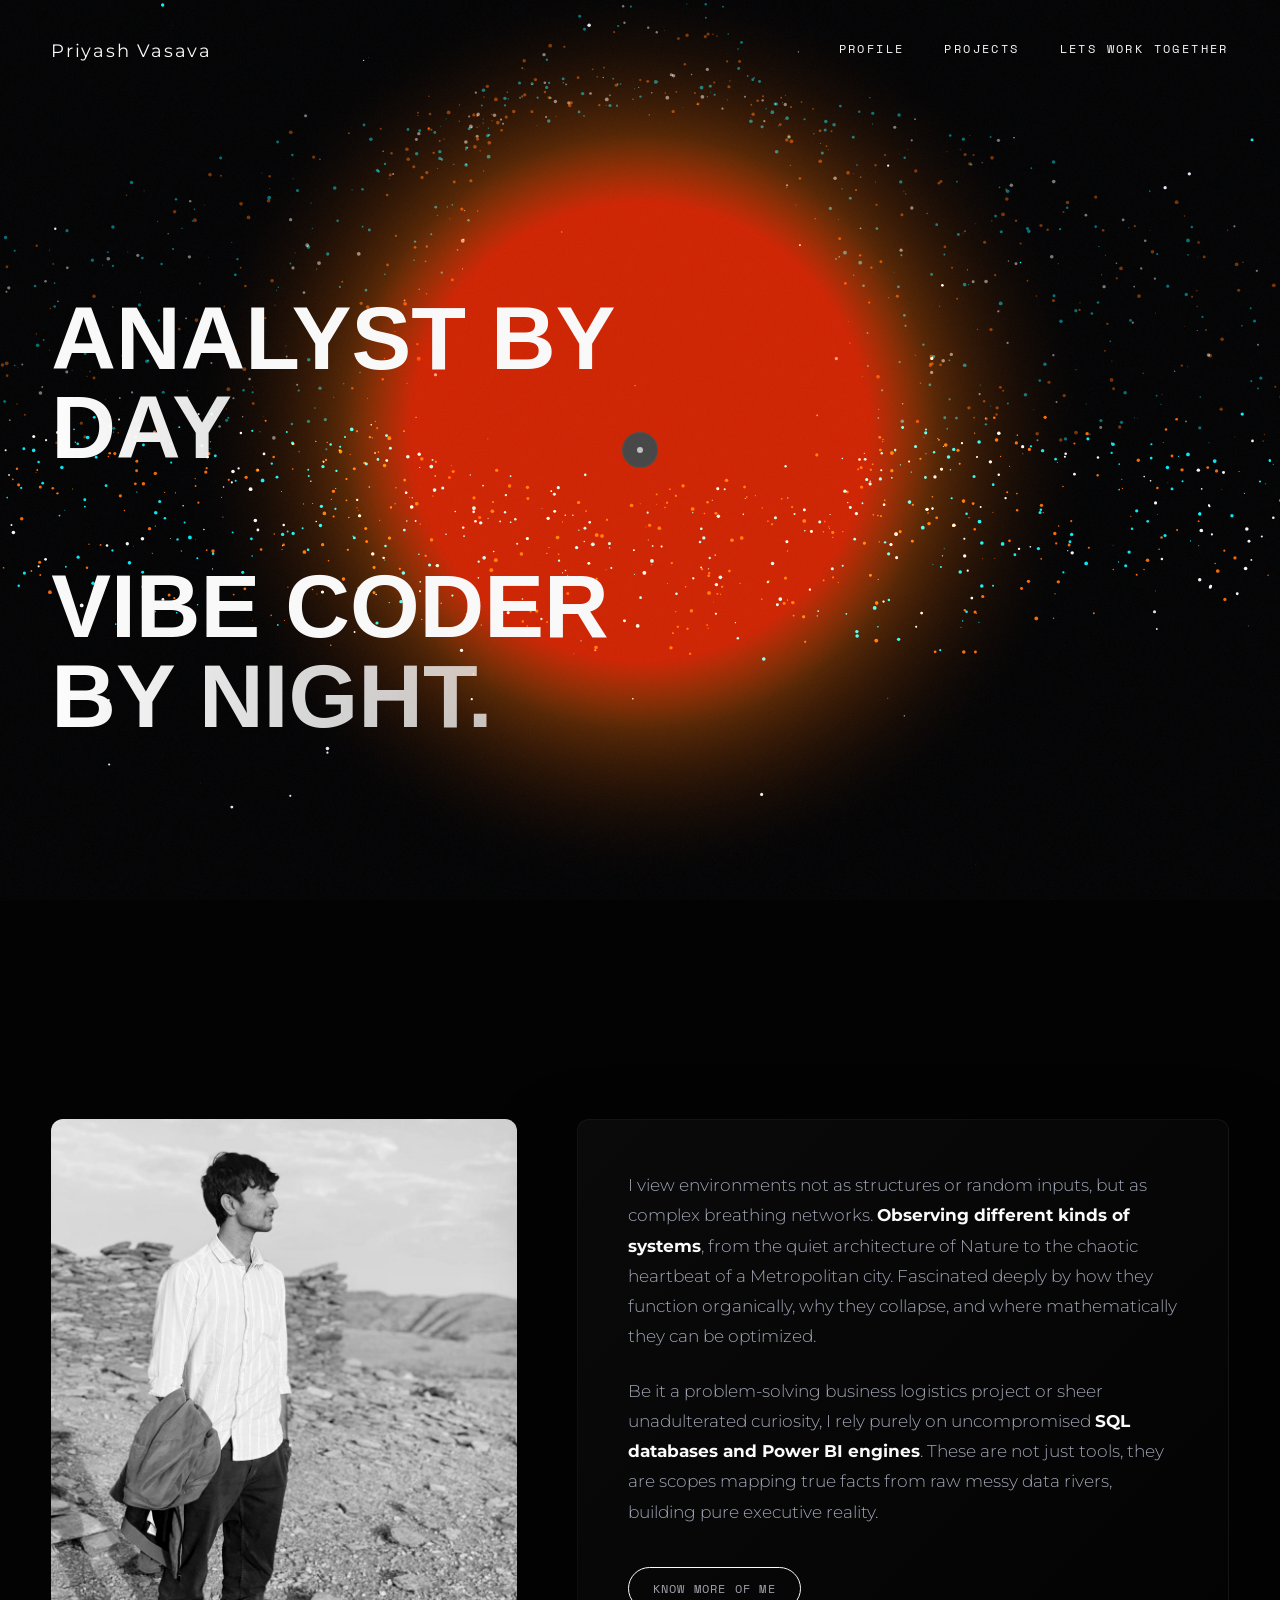
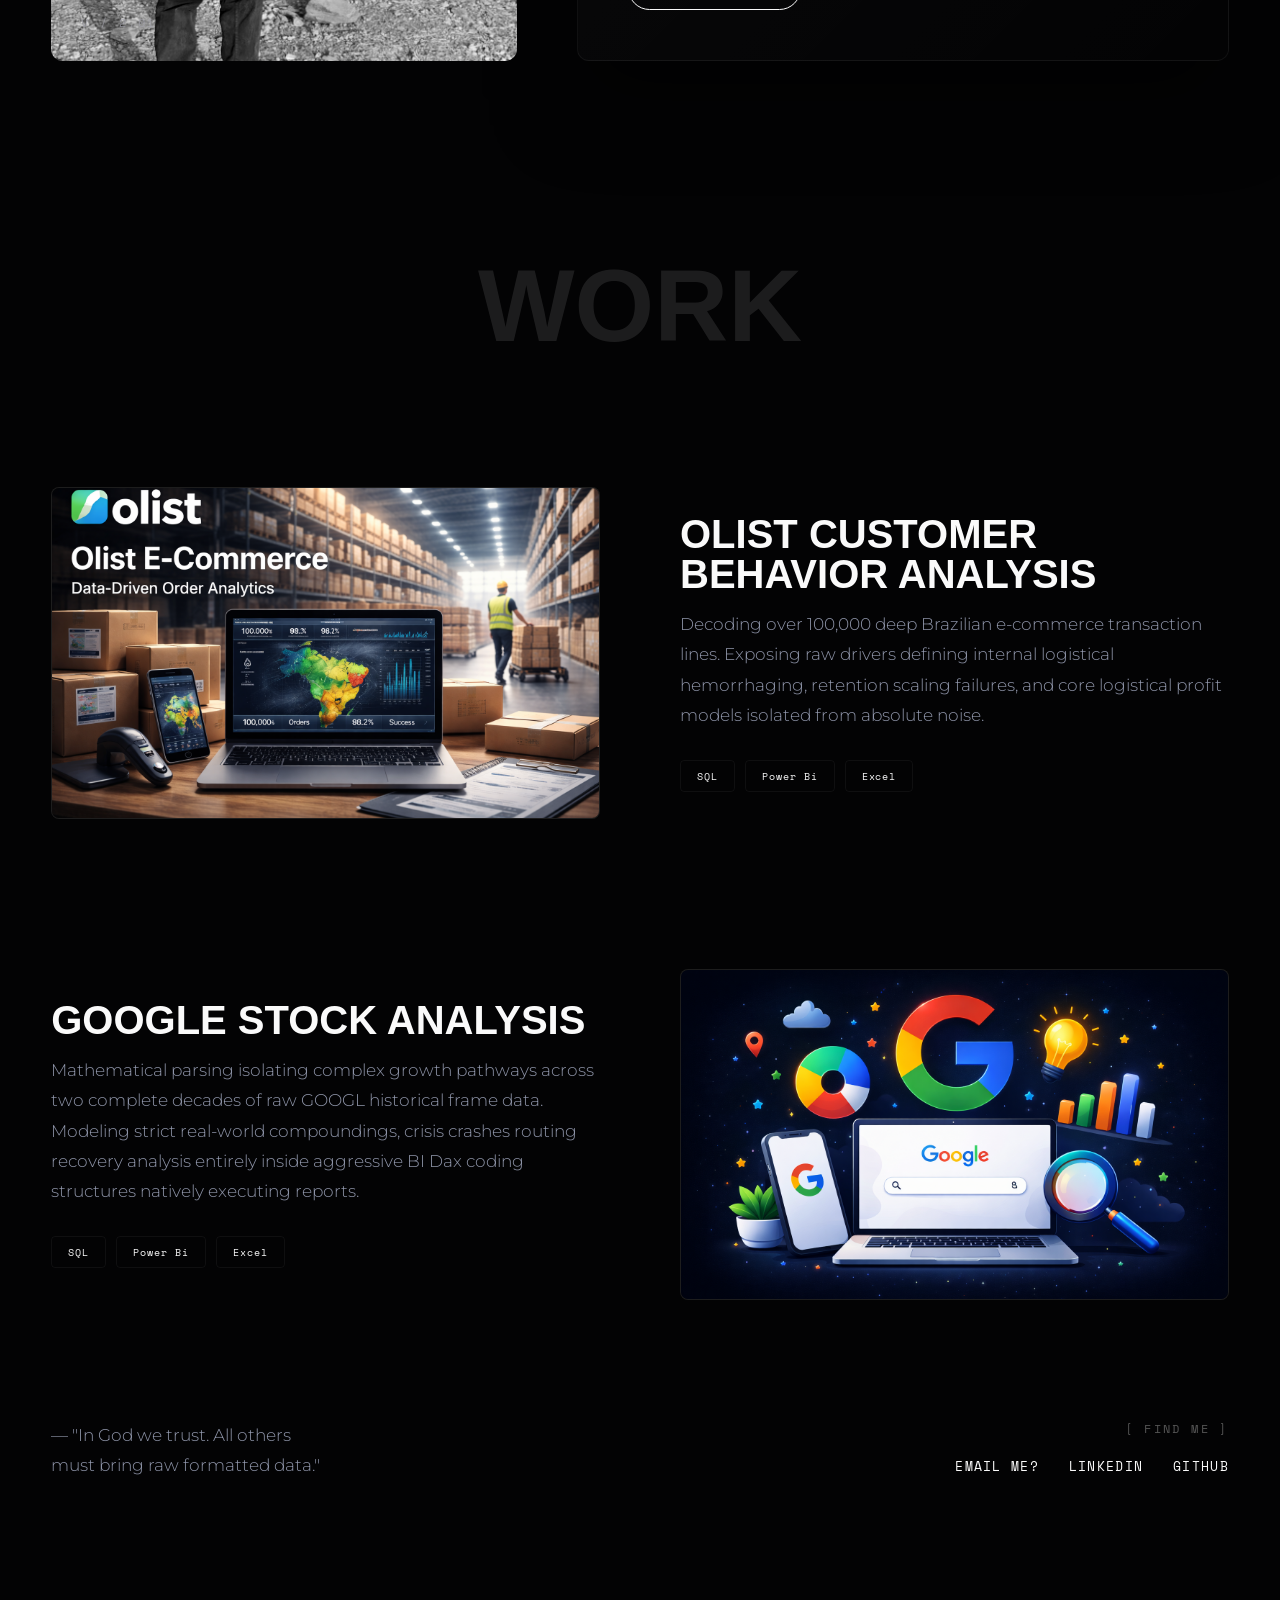
==== commit d476ccab: "Update link text and target in index.html" ====
--- a/index.html
+++ b/index.html
@@ -178,7 +178,7 @@
                 <div class="b-glass-box bio-text">
                     <p>I view environments not as structures or random inputs, but as complex breathing networks. <strong>Observing different kinds of systems</strong>, from the quiet architecture of Nature to the chaotic heartbeat of a Metropolitan city. Fascinated deeply by how they function organically, why they collapse, and where mathematically they can be optimized.</p>
                     <p>Be it a problem-solving business logistics project or sheer unadulterated curiosity, I rely purely on uncompromised <strong>SQL databases and Power BI engines</strong>. These are not just tools, they are scopes mapping true facts from raw messy data rivers, building pure executive reality.</p>
-                    <div style="margin-top:40px; display: flex;"><a href="" class="mono c_target" style="border: 1px solid var(--wht); padding: 12px 24px; text-decoration: none; border-radius: 40px; letter-spacing:0.1em">DEPLOY ORIGINS_</a></div>
+                    <div style="margin-top:40px; display: flex;"><a href="who-am-i.html" class="mono c_target" style="border: 1px solid var(--wht); padding: 12px 24px; text-decoration: none; border-radius: 40px; letter-spacing:0.1em">Know more of me</a></div>
                 </div>
             </div>
         </section>
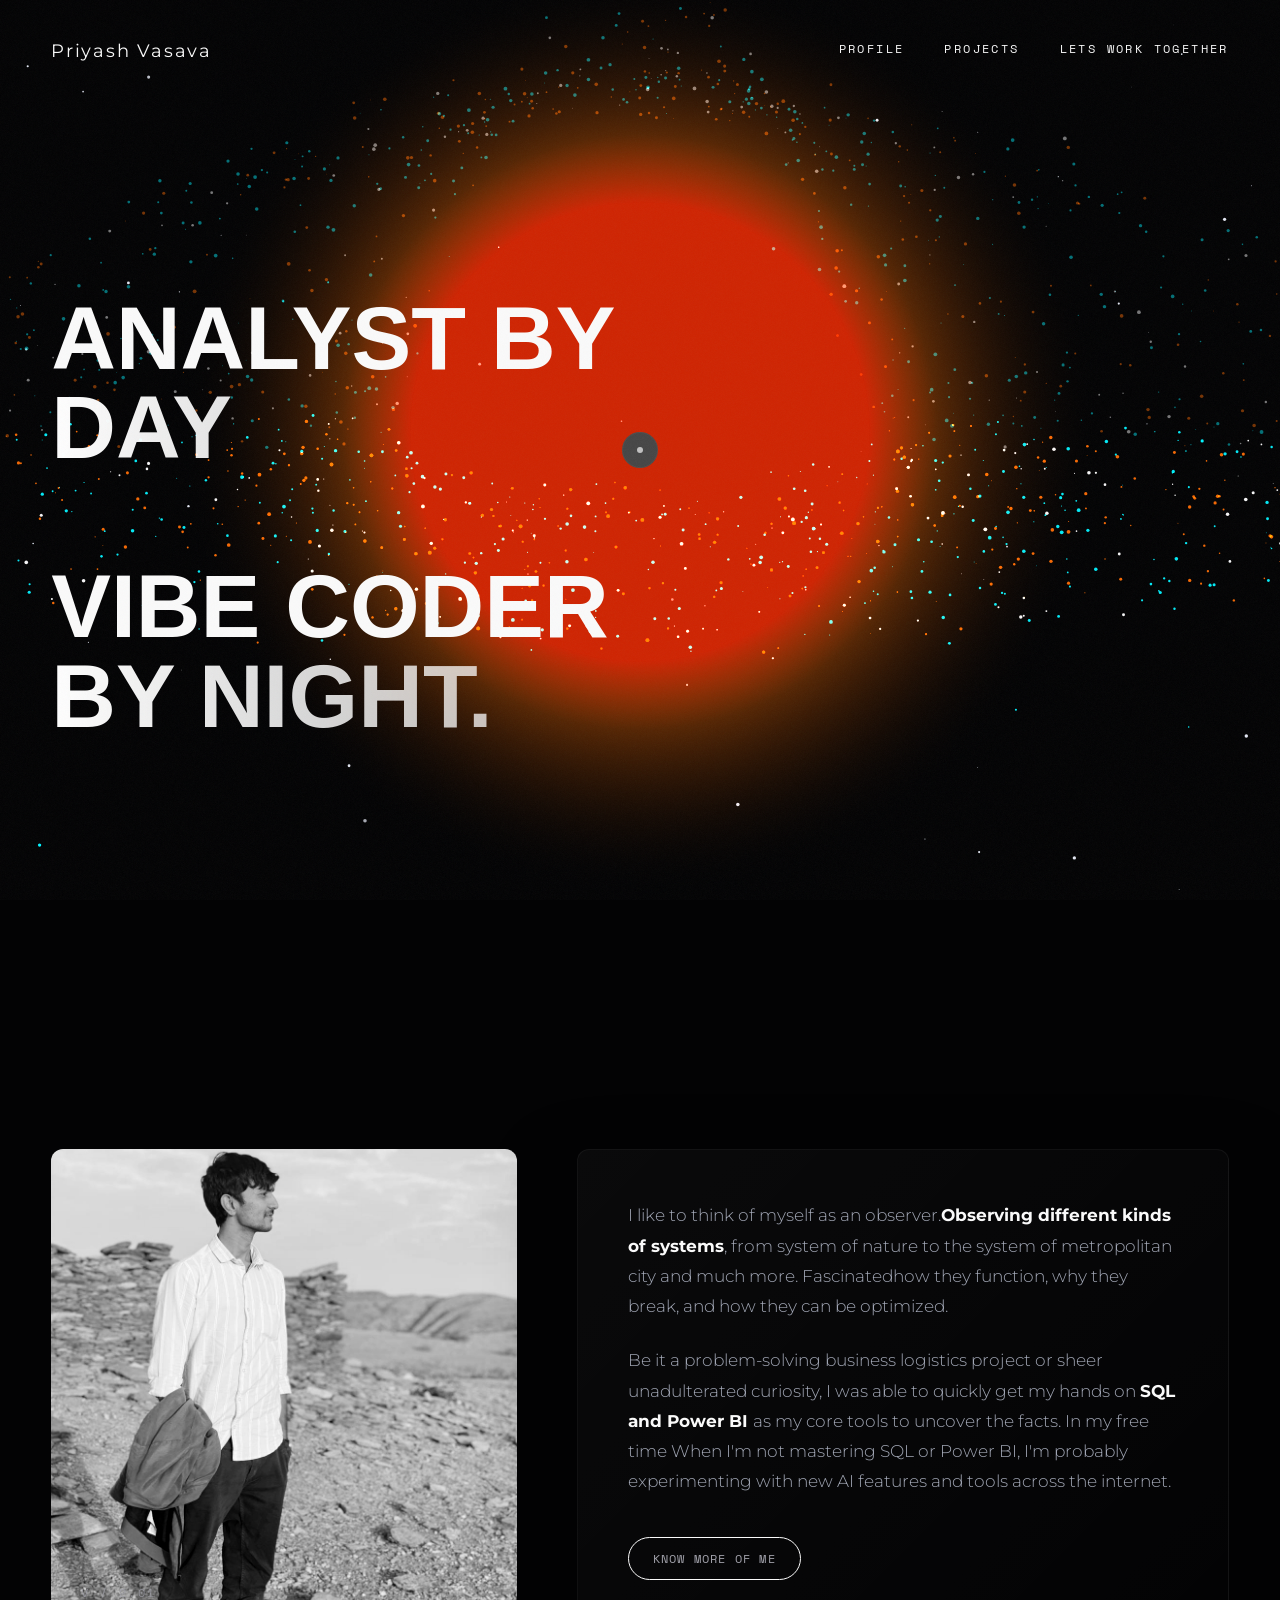
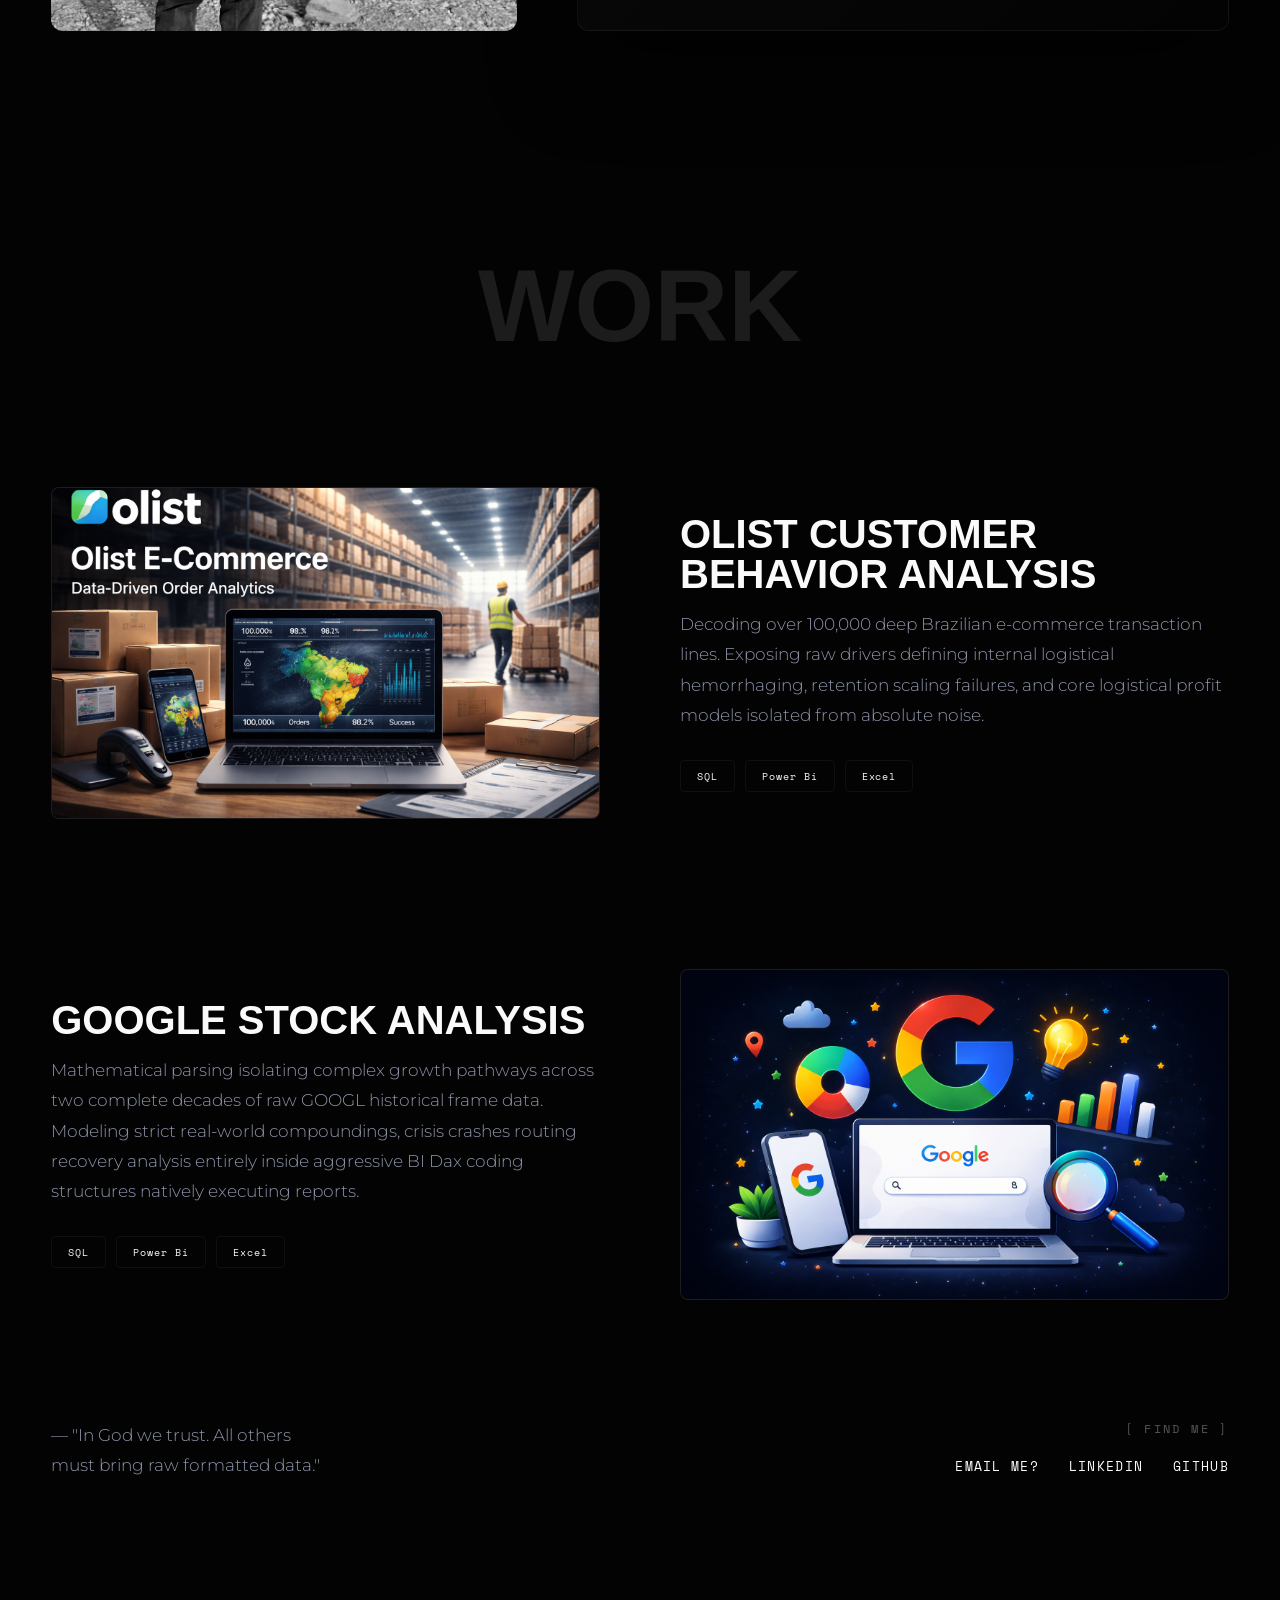
==== commit 9e86599c: "Revise bio section in index.html Updated bio text to reflect personal observations and tools used." ====
--- a/index.html
+++ b/index.html
@@ -176,8 +176,8 @@
                 </div>
 
                 <div class="b-glass-box bio-text">
-                    <p>I view environments not as structures or random inputs, but as complex breathing networks. <strong>Observing different kinds of systems</strong>, from the quiet architecture of Nature to the chaotic heartbeat of a Metropolitan city. Fascinated deeply by how they function organically, why they collapse, and where mathematically they can be optimized.</p>
-                    <p>Be it a problem-solving business logistics project or sheer unadulterated curiosity, I rely purely on uncompromised <strong>SQL databases and Power BI engines</strong>. These are not just tools, they are scopes mapping true facts from raw messy data rivers, building pure executive reality.</p>
+                    <p>I like to think of myself as an observer.<strong>Observing different kinds of systems</strong>, from system of nature to the system of metropolitan city and much more. Fascinatedhow they function, why they break, and how they can be optimized.</p>
+                    <p>Be it a problem-solving business logistics project or sheer unadulterated curiosity, I was able to quickly get my hands on  <strong>SQL and Power BI </strong>as my core tools to uncover the facts. In my free time When I'm not mastering SQL or Power BI, I'm  probably experimenting with new AI features and tools across the internet.</p>
                     <div style="margin-top:40px; display: flex;"><a href="who-am-i.html" class="mono c_target" style="border: 1px solid var(--wht); padding: 12px 24px; text-decoration: none; border-radius: 40px; letter-spacing:0.1em">Know more of me</a></div>
                 </div>
             </div>
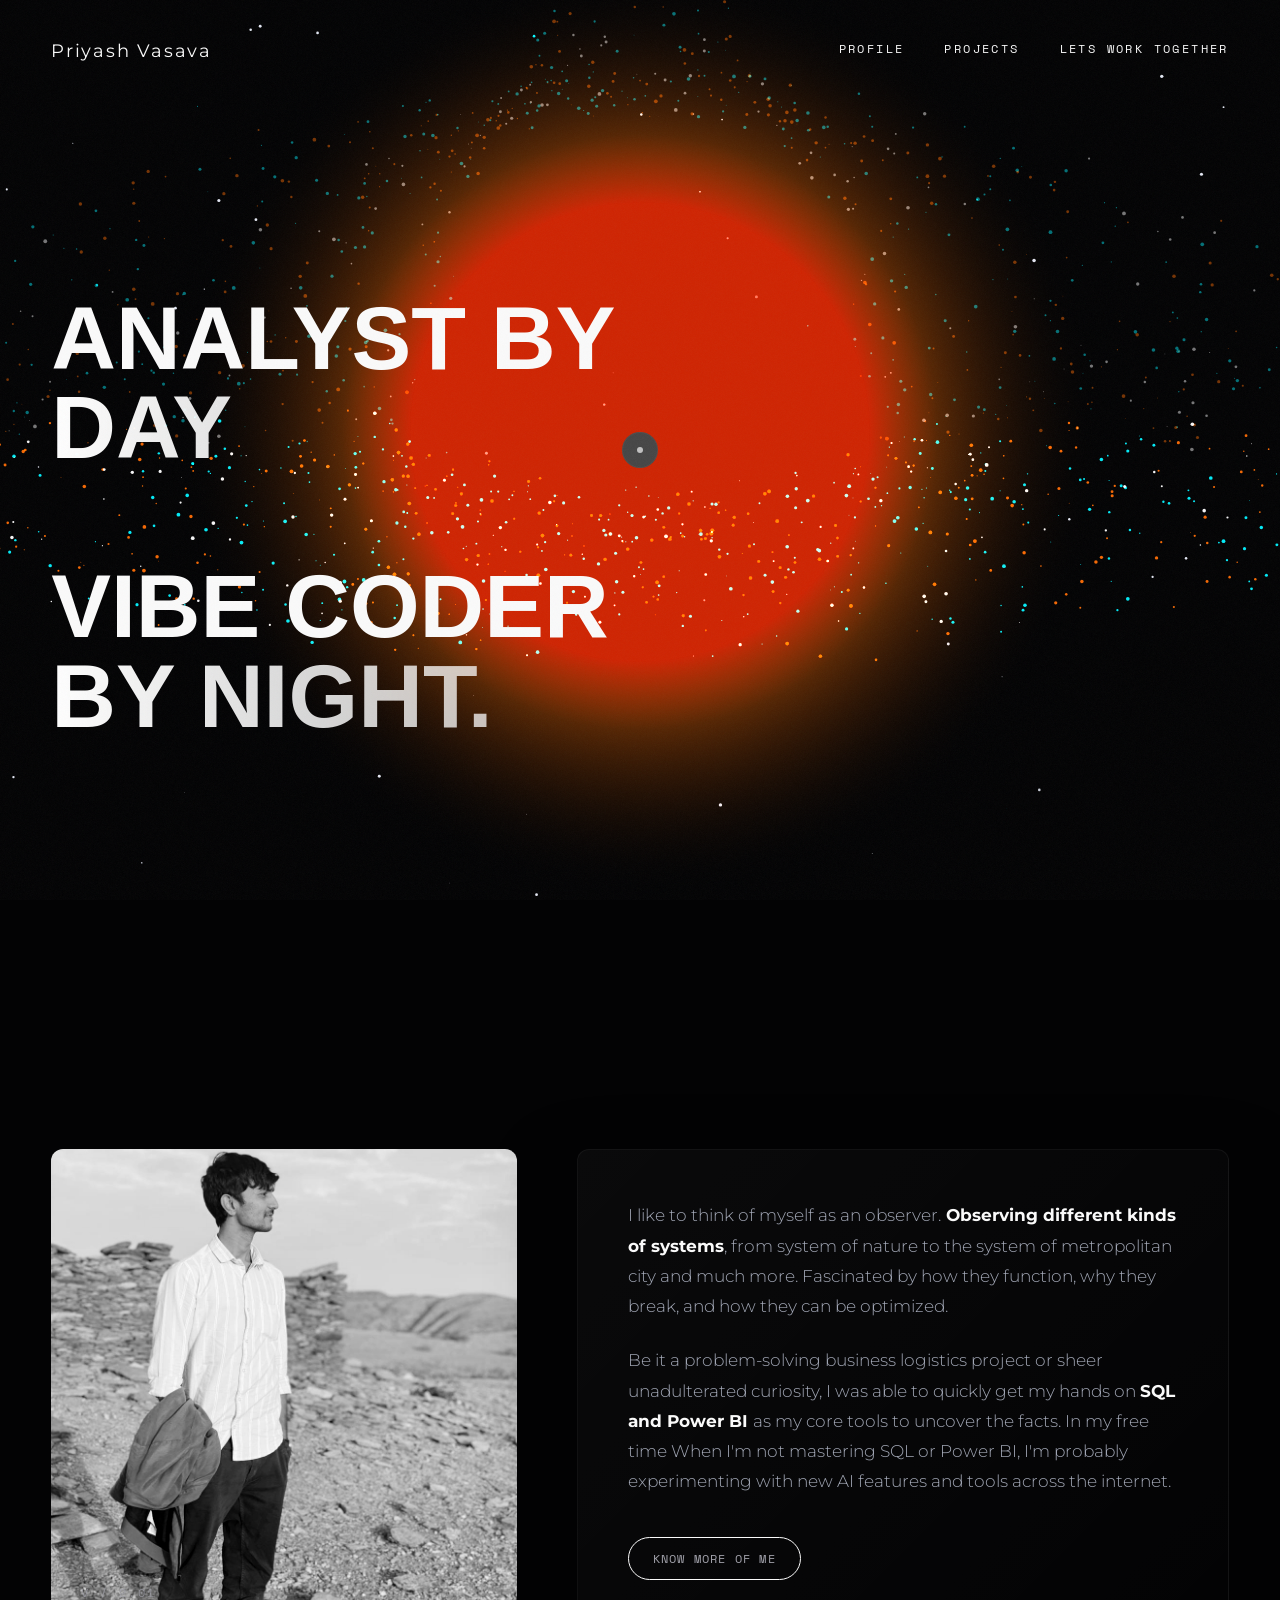
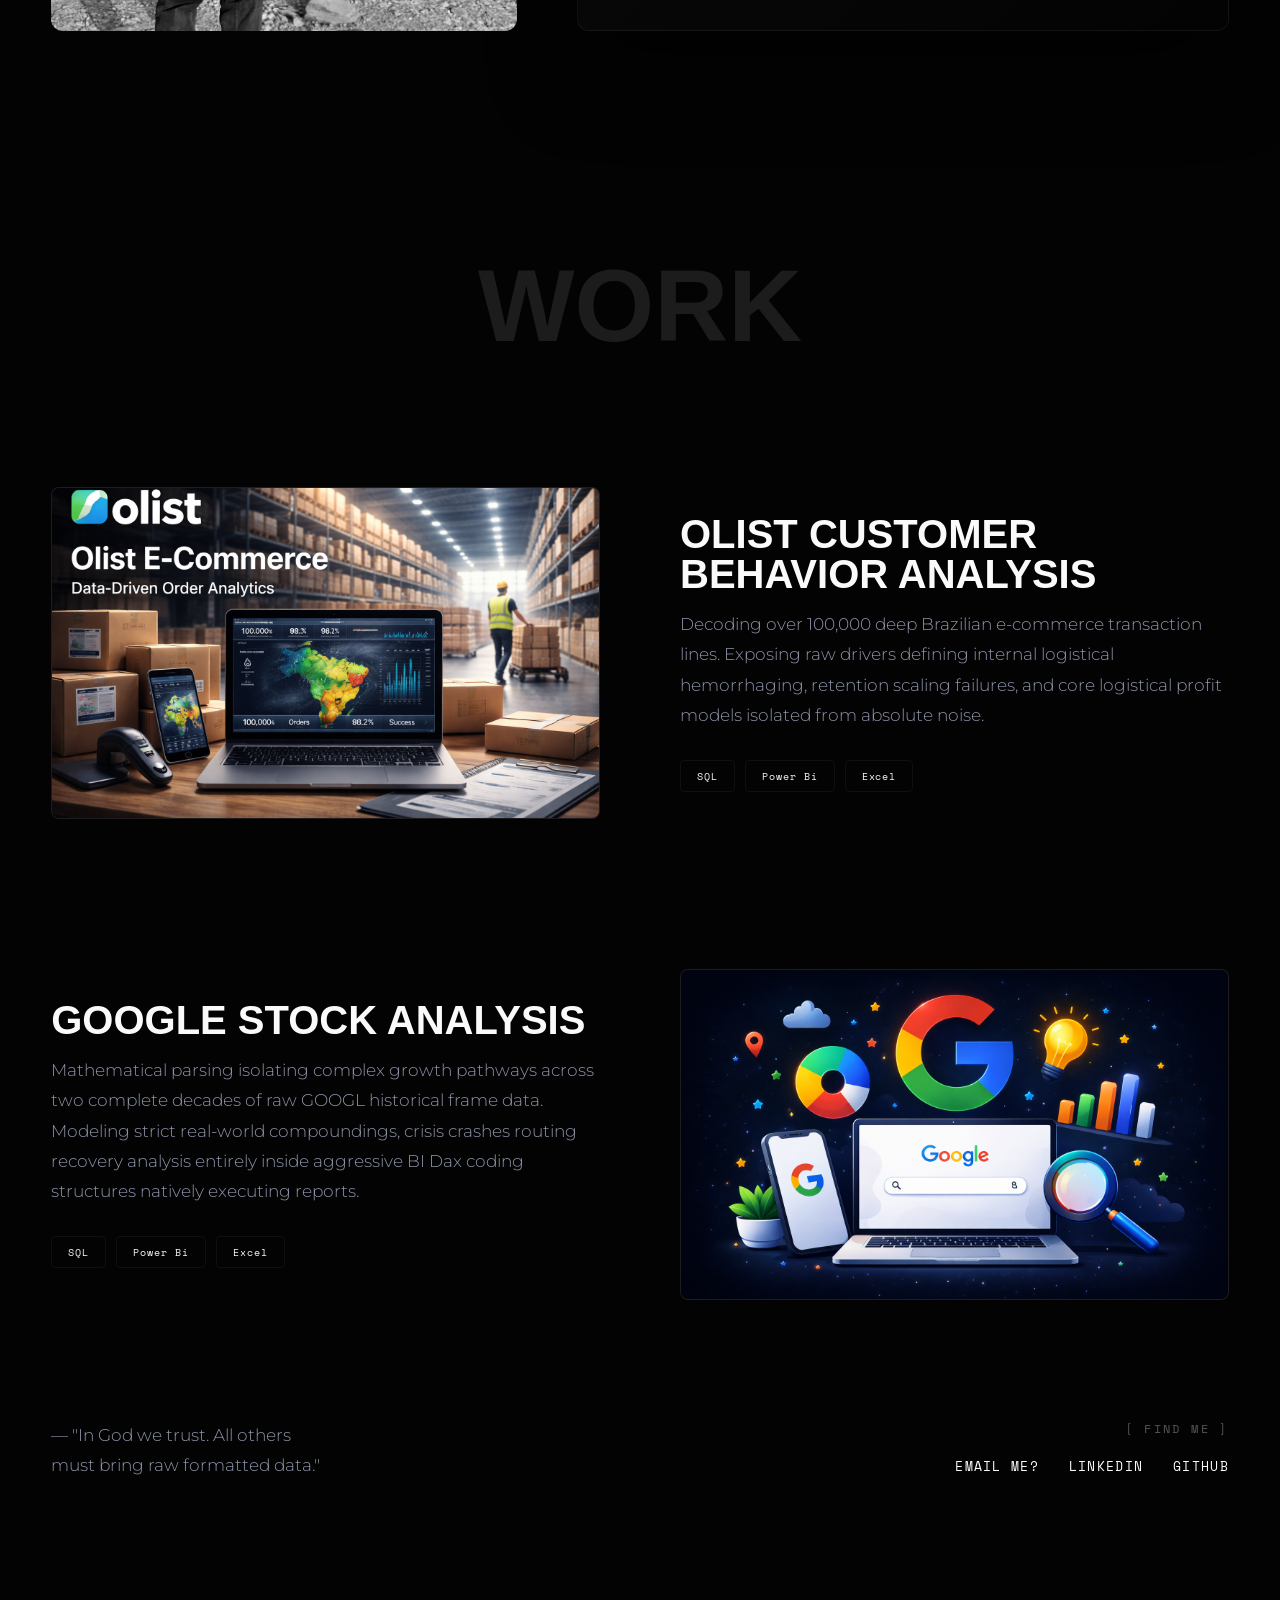
==== commit 3d77282d: "Fix typos and enhance bio text clarity Corrected typos and improved sentence structure in bio text." ====
--- a/index.html
+++ b/index.html
@@ -176,7 +176,7 @@
                 </div>
 
                 <div class="b-glass-box bio-text">
-                    <p>I like to think of myself as an observer.<strong>Observing different kinds of systems</strong>, from system of nature to the system of metropolitan city and much more. Fascinatedhow they function, why they break, and how they can be optimized.</p>
+                    <p>I like to think of myself as an observer.<strong> Observing different kinds of systems</strong>, from system of nature to the system of metropolitan city and much more. Fascinated by how they function, why they break, and how they can be optimized.</p>
                     <p>Be it a problem-solving business logistics project or sheer unadulterated curiosity, I was able to quickly get my hands on  <strong>SQL and Power BI </strong>as my core tools to uncover the facts. In my free time When I'm not mastering SQL or Power BI, I'm  probably experimenting with new AI features and tools across the internet.</p>
                     <div style="margin-top:40px; display: flex;"><a href="who-am-i.html" class="mono c_target" style="border: 1px solid var(--wht); padding: 12px 24px; text-decoration: none; border-radius: 40px; letter-spacing:0.1em">Know more of me</a></div>
                 </div>
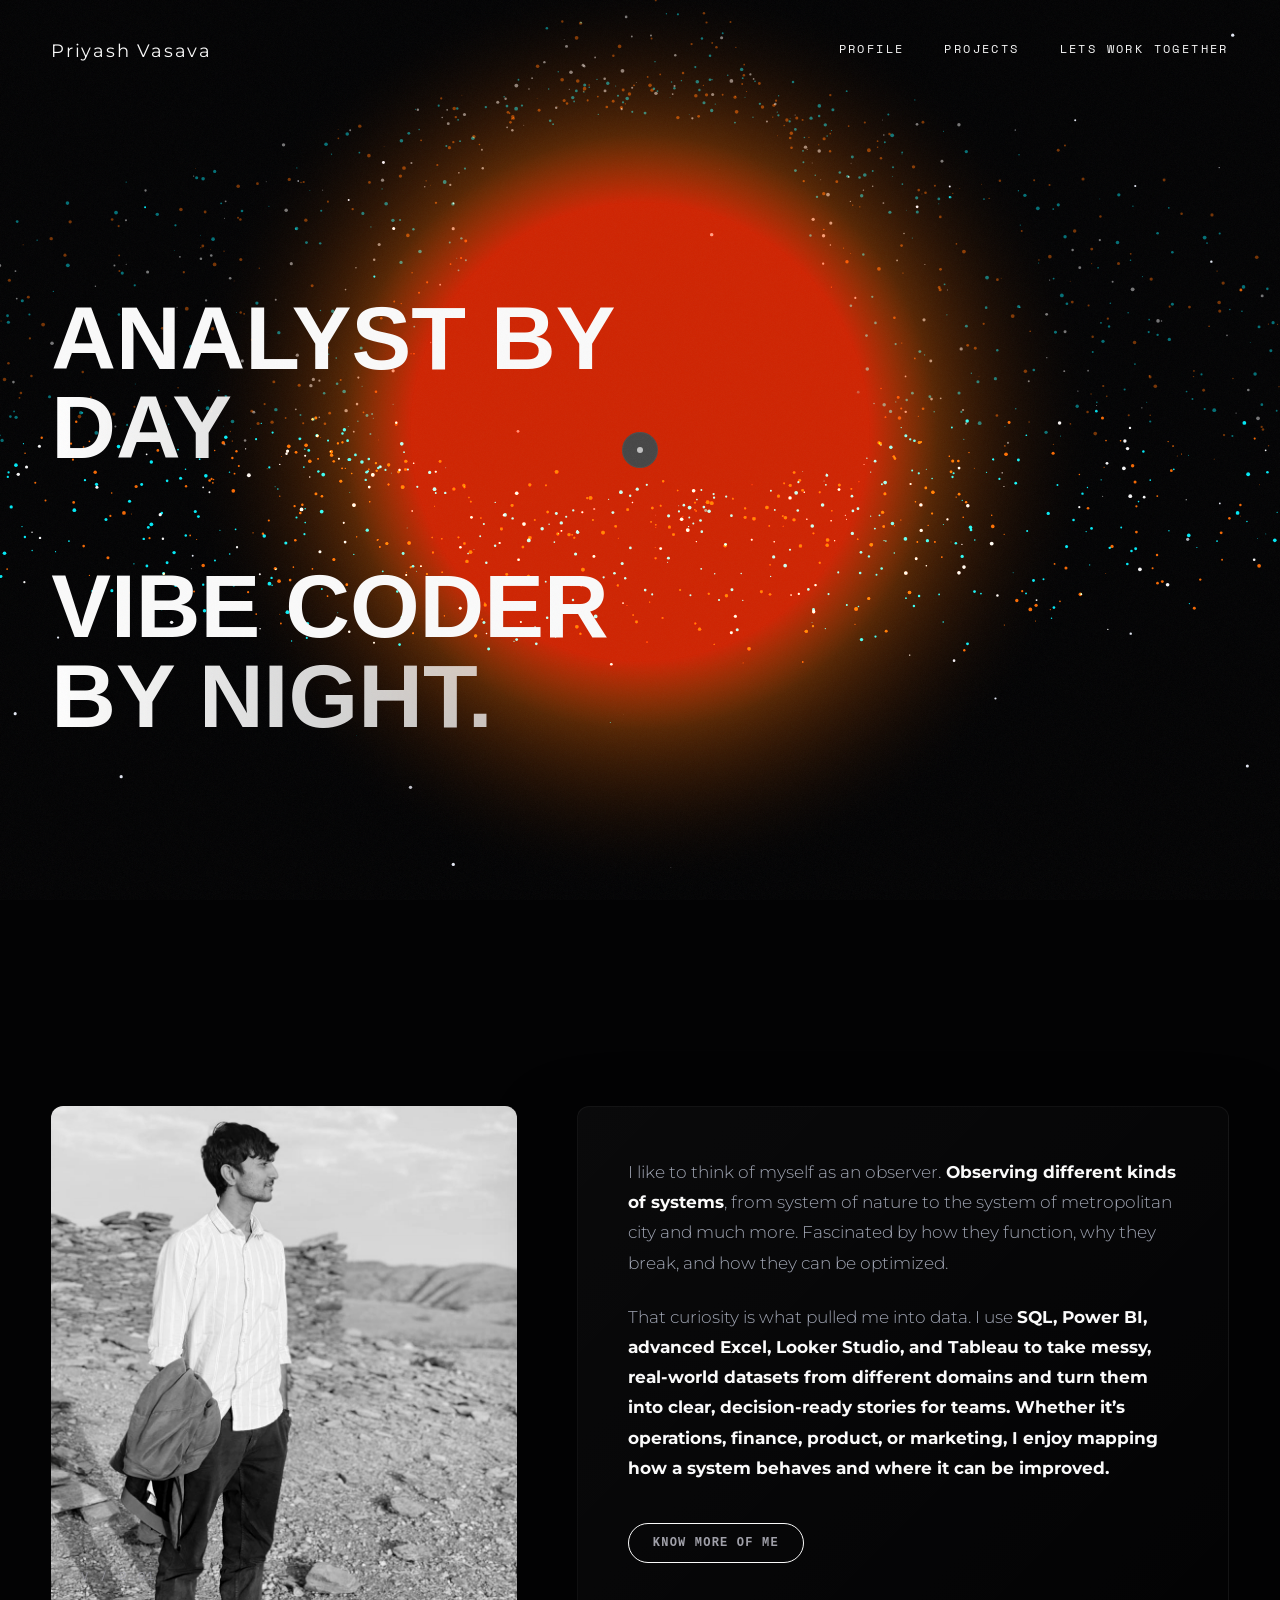
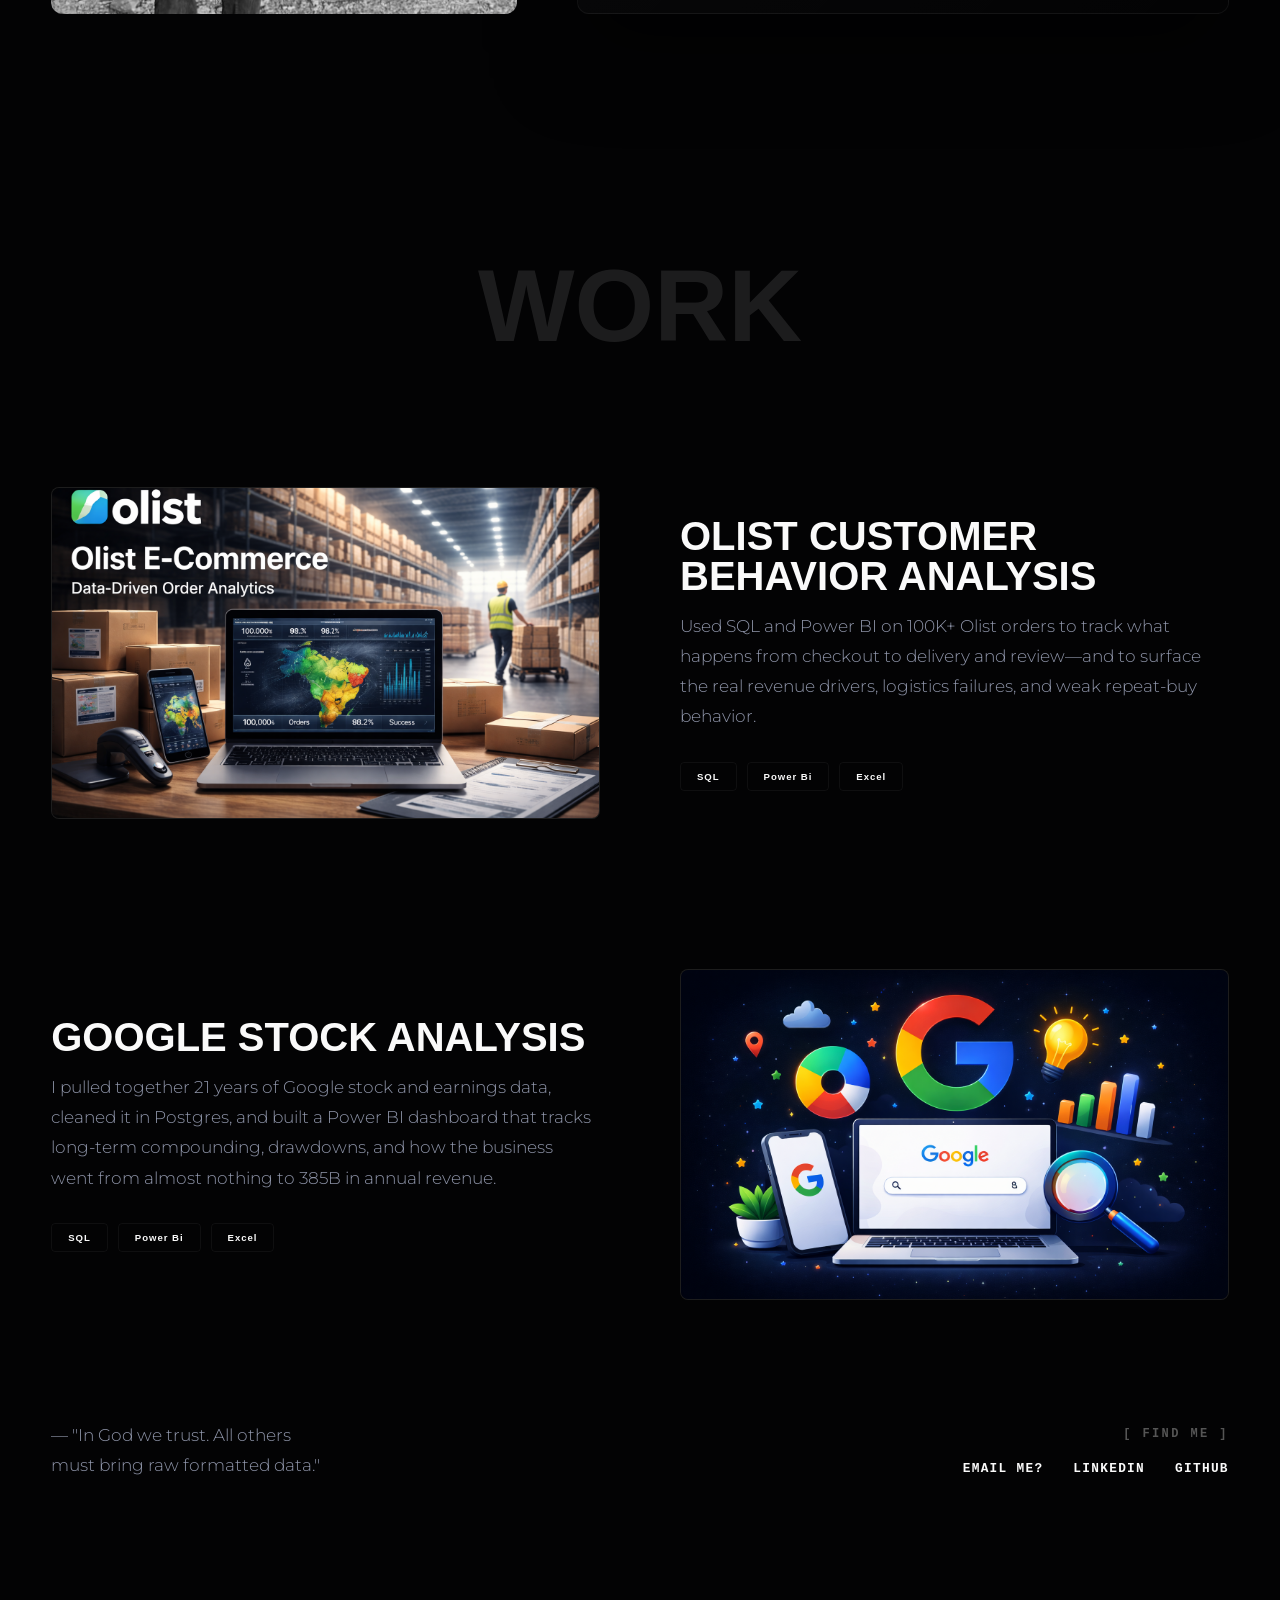
==== commit 587a3b6e: "Revise bio and project descriptions in index.html" ====
--- a/index.html
+++ b/index.html
@@ -177,7 +177,7 @@
 
                 <div class="b-glass-box bio-text">
                     <p>I like to think of myself as an observer.<strong> Observing different kinds of systems</strong>, from system of nature to the system of metropolitan city and much more. Fascinated by how they function, why they break, and how they can be optimized.</p>
-                    <p>Be it a problem-solving business logistics project or sheer unadulterated curiosity, I was able to quickly get my hands on  <strong>SQL and Power BI </strong>as my core tools to uncover the facts. In my free time When I'm not mastering SQL or Power BI, I'm  probably experimenting with new AI features and tools across the internet.</p>
+                    <p>That curiosity is what pulled me into data. I use <strong>SQL, Power BI, advanced Excel, Looker Studio, and Tableau<strong> to take messy, real‑world datasets from different domains and turn them into clear, decision‑ready stories for teams. Whether it’s operations, finance, product, or marketing, I enjoy mapping how a system behaves and where it can be improved.</p>
                     <div style="margin-top:40px; display: flex;"><a href="who-am-i.html" class="mono c_target" style="border: 1px solid var(--wht); padding: 12px 24px; text-decoration: none; border-radius: 40px; letter-spacing:0.1em">Know more of me</a></div>
                 </div>
             </div>
@@ -199,7 +199,7 @@
                     </a>
                     <div class="f-data">
                         <h3>OLIST Customer Behavior Analysis</h3>
-                        <p class="p-desc">Decoding over 100,000 deep Brazilian e-commerce transaction lines. Exposing raw drivers defining internal logistical hemorrhaging, retention scaling failures, and core logistical profit models isolated from absolute noise.</p>
+                        <p class="p-desc">Used SQL and Power BI on 100K+ Olist orders to track what happens from checkout to delivery and review—and to surface the real revenue drivers, logistics failures, and weak repeat‑buy behavior.</p>
                         <div class="tck-row"><span class="c_target">SQL</span><span class="c_target">Power Bi</span><span class="c_target">Excel</span></div>
                     </div>
                 </div>
@@ -211,7 +211,7 @@
                     </a>
                     <div class="f-data">
                         <h3>Google Stock Analysis</h3>
-                        <p class="p-desc">Mathematical parsing isolating complex growth pathways across two complete decades of raw GOOGL historical frame data. Modeling strict real-world compoundings, crisis crashes routing recovery analysis entirely inside aggressive BI Dax coding structures natively executing reports.</p>
+                        <p class="p-desc">I pulled together 21 years of Google stock and earnings data, cleaned it in Postgres, and built a Power BI dashboard that tracks long‑term compounding, drawdowns, and how the business went from almost nothing to 385B in annual revenue.</p>
                         <div class="tck-row"><span>SQL</span><span>Power Bi</span><span>Excel</span></div>
                     </div>
                 </div>
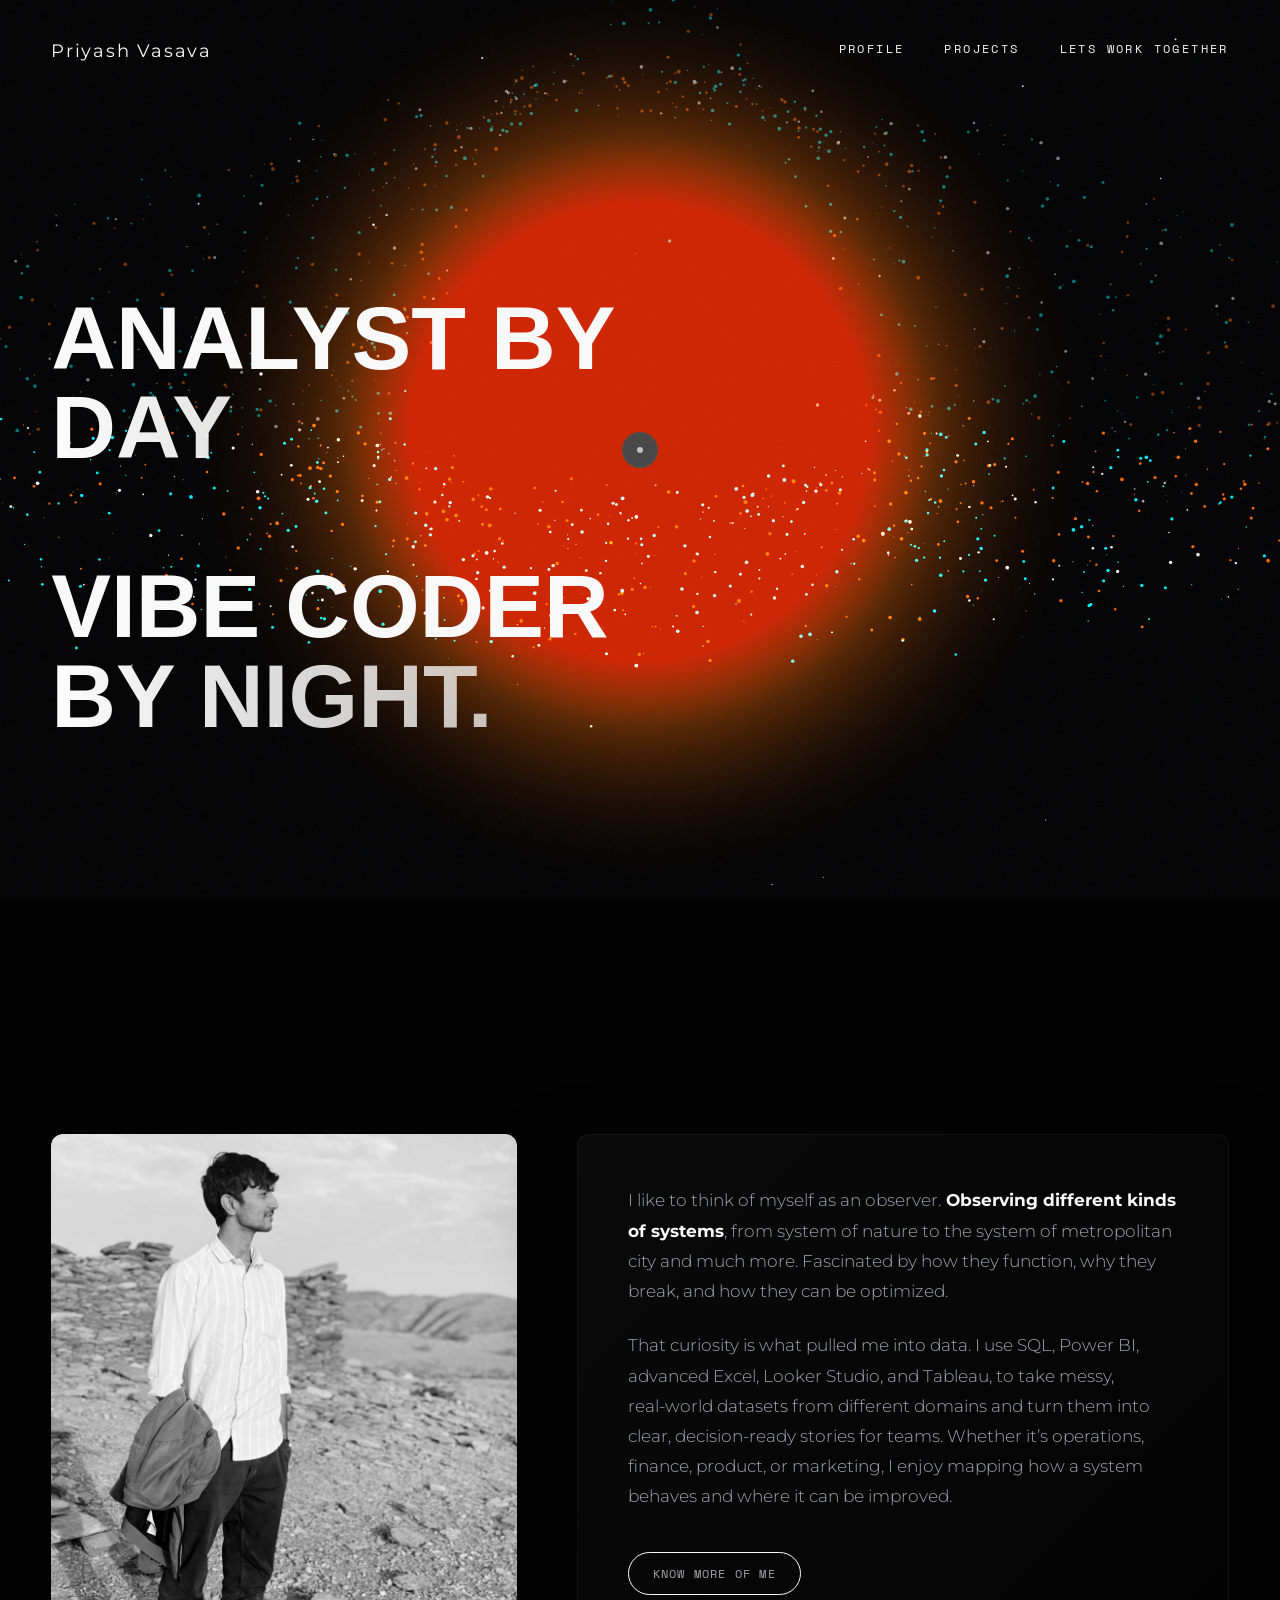
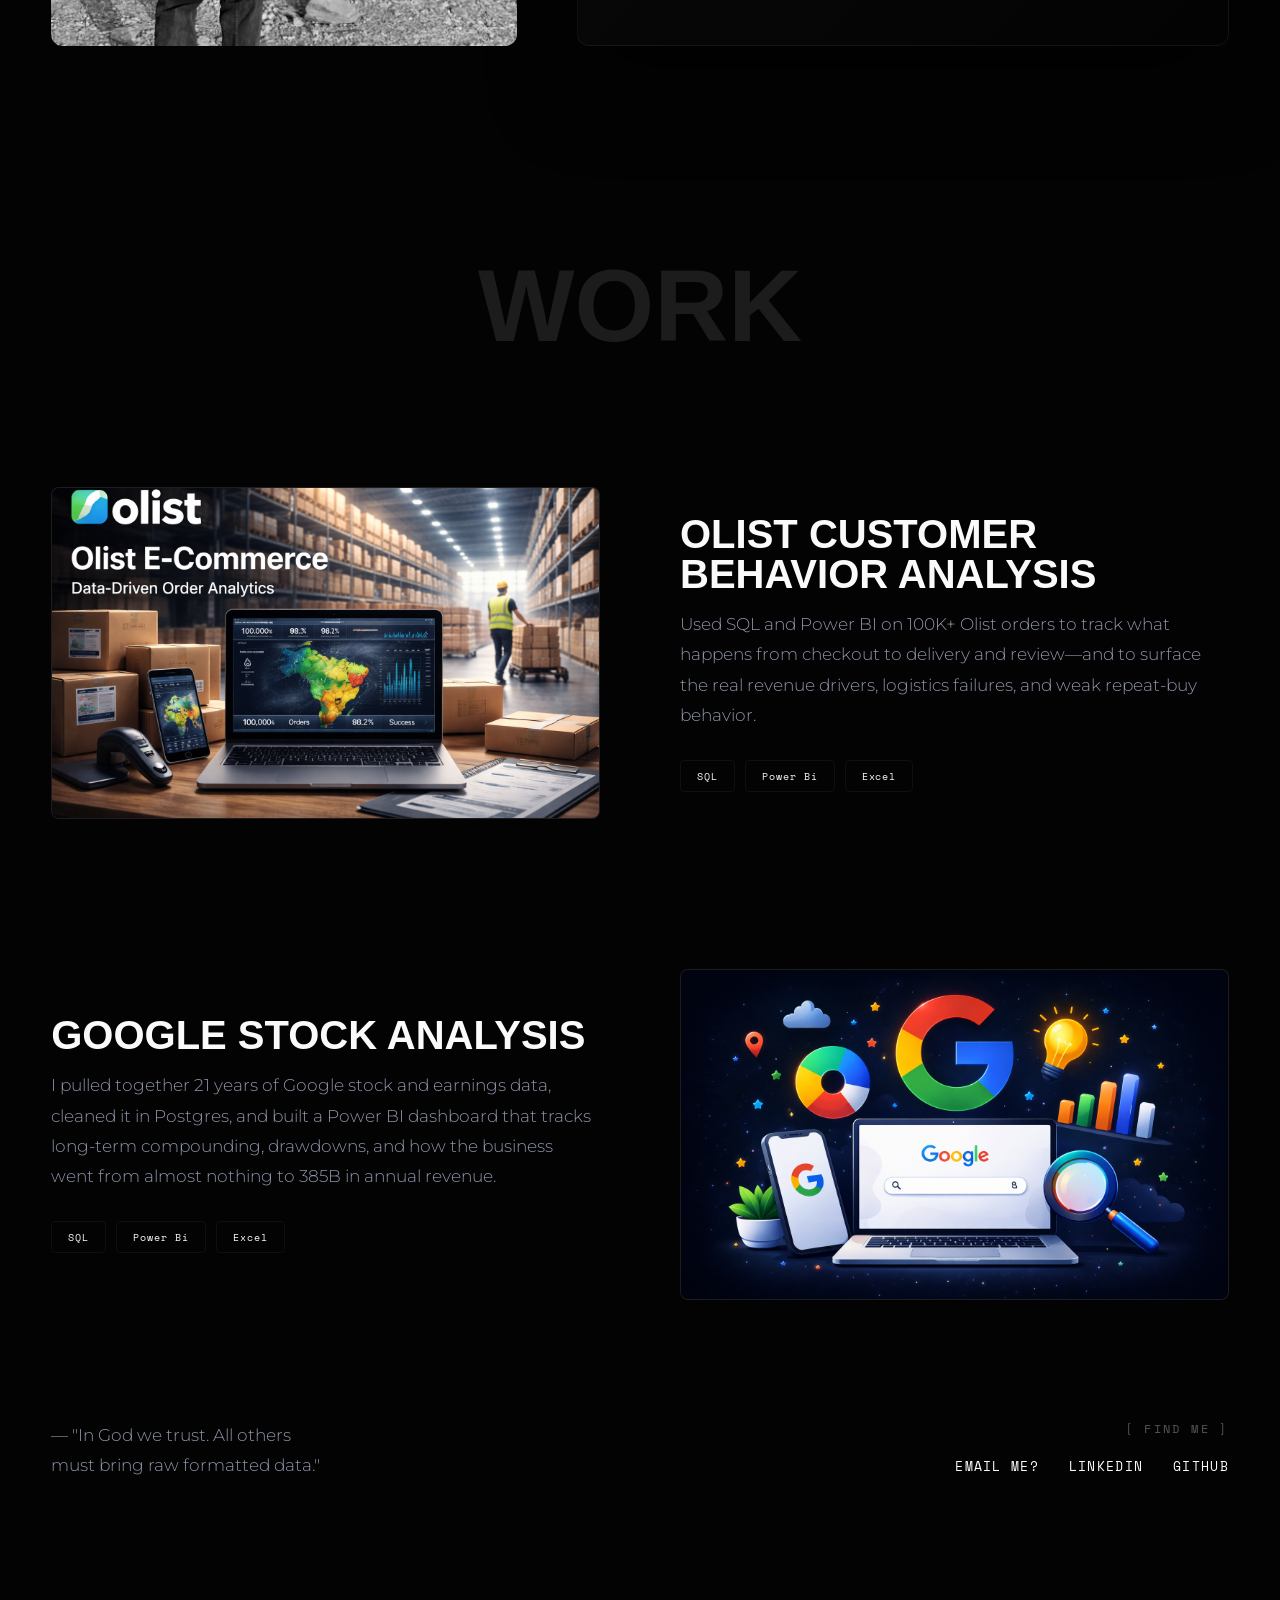
==== commit fb20bbb4: "Fix HTML formatting in bio section" ====
--- a/index.html
+++ b/index.html
@@ -177,7 +177,7 @@
 
                 <div class="b-glass-box bio-text">
                     <p>I like to think of myself as an observer.<strong> Observing different kinds of systems</strong>, from system of nature to the system of metropolitan city and much more. Fascinated by how they function, why they break, and how they can be optimized.</p>
-                    <p>That curiosity is what pulled me into data. I use <strong>SQL, Power BI, advanced Excel, Looker Studio, and Tableau<strong> to take messy, real‑world datasets from different domains and turn them into clear, decision‑ready stories for teams. Whether it’s operations, finance, product, or marketing, I enjoy mapping how a system behaves and where it can be improved.</p>
+                    <p>That curiosity is what pulled me into data. I use SQL, Power BI, advanced Excel, Looker Studio, and Tableau, to take messy, real‑world datasets from different domains and turn them into clear, decision‑ready stories for teams. Whether it’s operations, finance, product, or marketing, I enjoy mapping how a system behaves and where it can be improved.</p>
                     <div style="margin-top:40px; display: flex;"><a href="who-am-i.html" class="mono c_target" style="border: 1px solid var(--wht); padding: 12px 24px; text-decoration: none; border-radius: 40px; letter-spacing:0.1em">Know more of me</a></div>
                 </div>
             </div>
